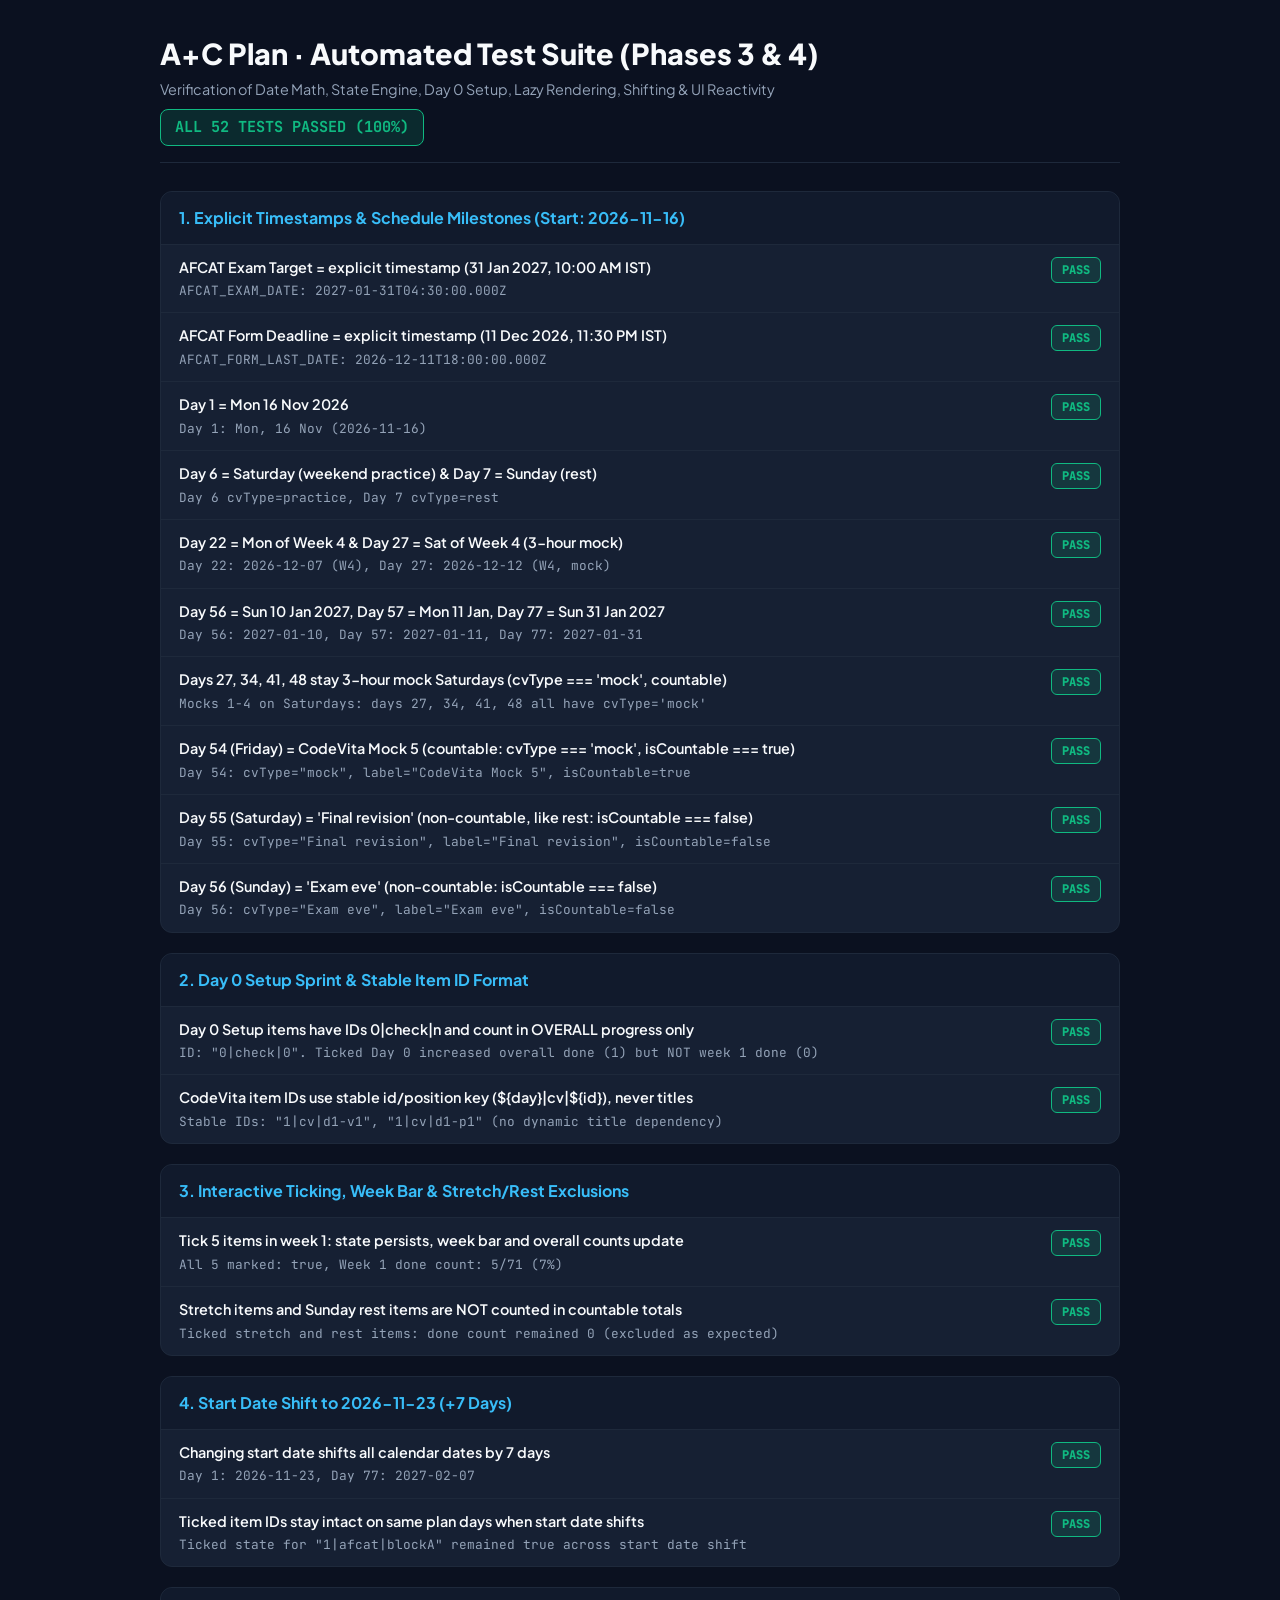
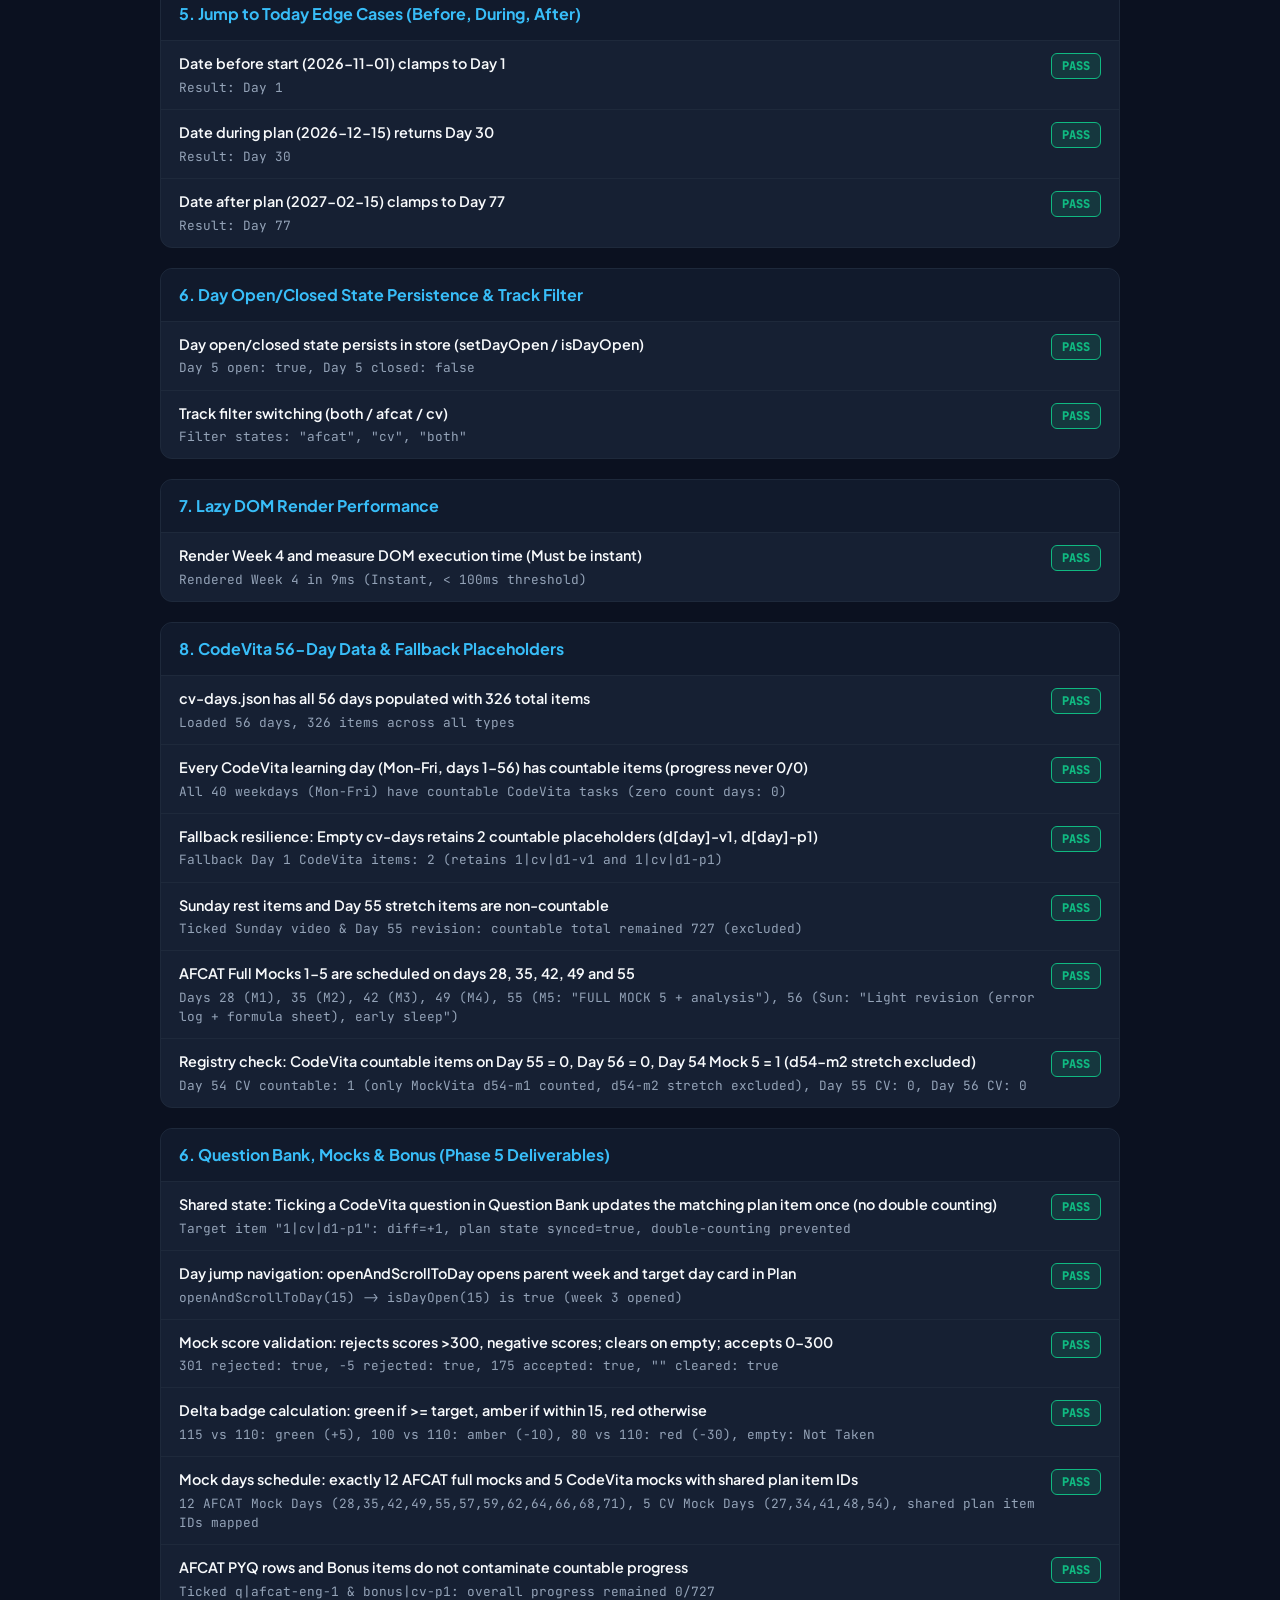
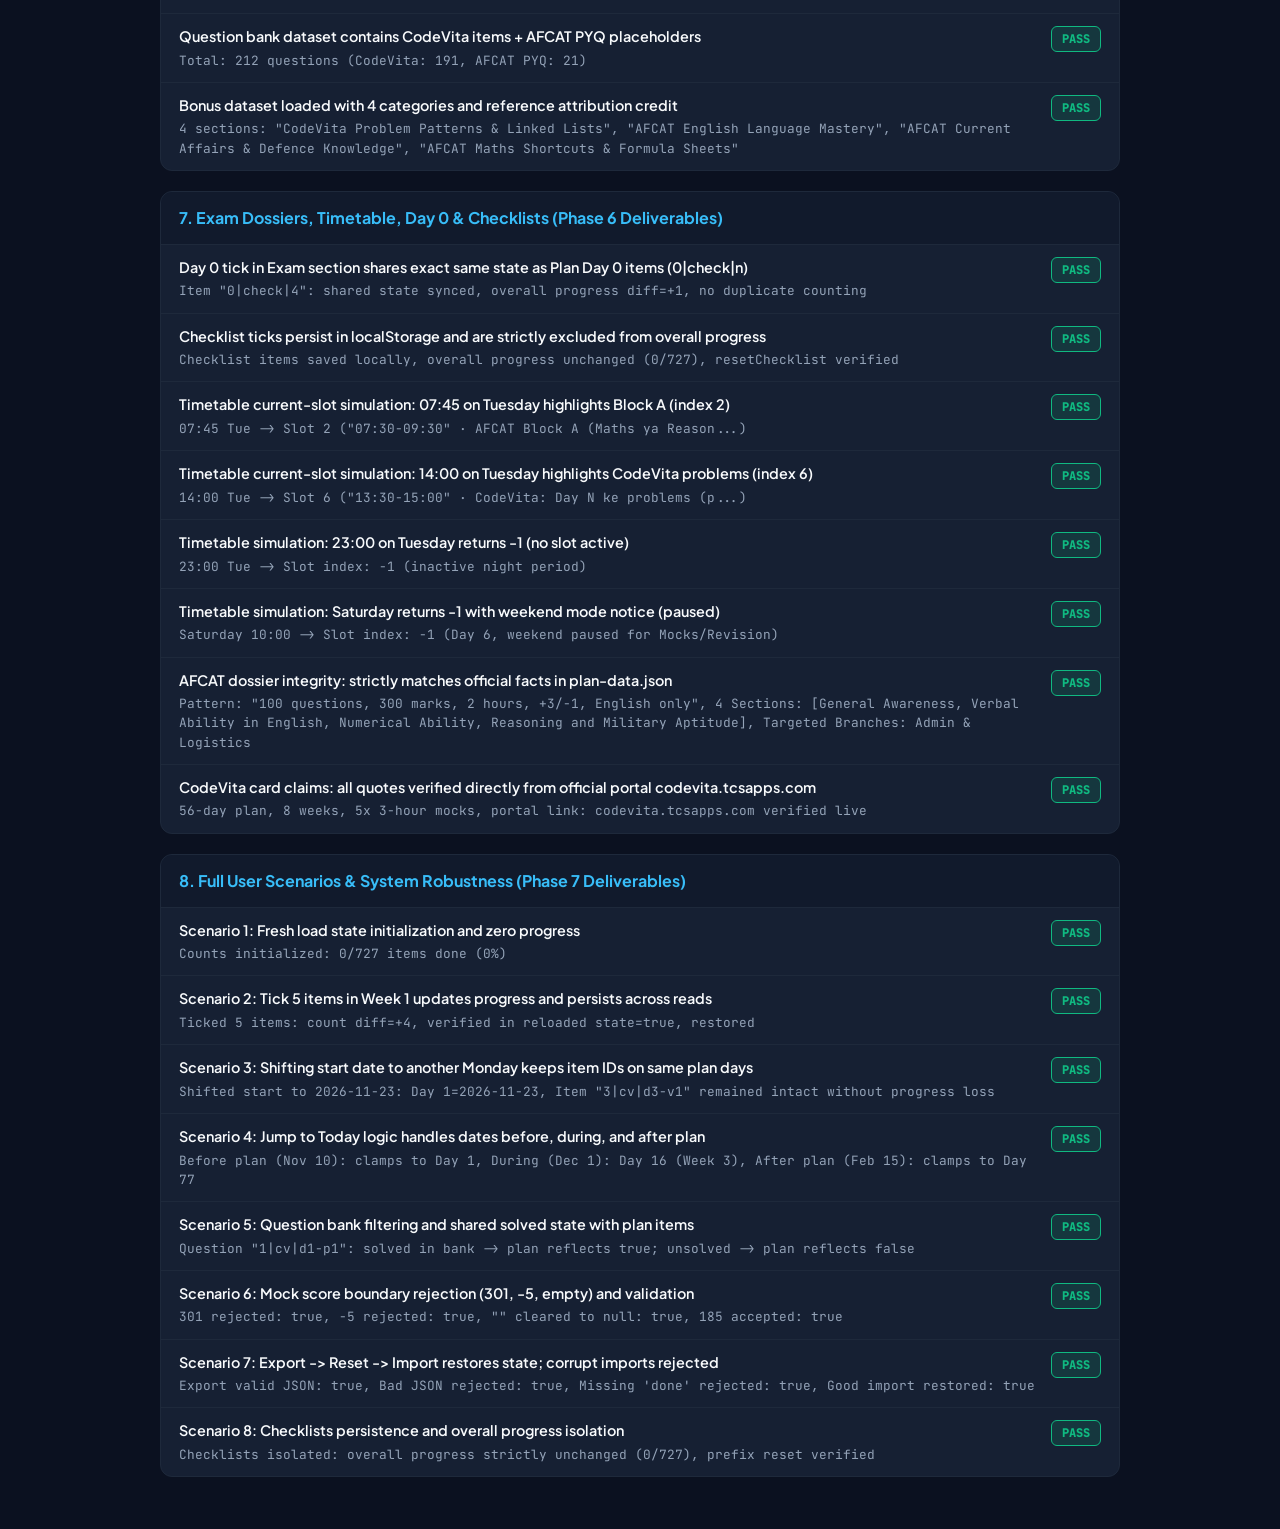
==== tests.html @ 69f561f2 "feat: complete AFCAT 01/2027 and CodeVita dual-track tracker" ====
<!doctype html>
<html lang="en">
<head>
  <meta charset="utf-8">
  <title>A+C Plan · Comprehensive Automated Test Suite</title>
  <meta name="viewport" content="width=device-width, initial-scale=1">
  <link rel="preconnect" href="https://fonts.googleapis.com">
  <link rel="preconnect" href="https://fonts.gstatic.com" crossorigin>
  <link href="https://fonts.googleapis.com/css2?family=JetBrains+Mono:wght@500;700;800&family=Plus+Jakarta+Sans:wght@500;700;800&display=swap" rel="stylesheet">
  <style>
    :root {
      --bg: #0b1120;
      --card: #162033;
      --line: #1e293b;
      --ink: #f8fafc;
      --muted: #94a3b8;
      --pass: #10b981;
      --pass-bg: rgba(16, 185, 129, 0.15);
      --fail: #ef4444;
      --fail-bg: rgba(239, 68, 68, 0.15);
      --afcat: #38bdf8;
      --amber: #f59e0b;
    }
    * { box-sizing: border-box; margin: 0; padding: 0; }
    body {
      background: var(--bg);
      color: var(--ink);
      font-family: 'Plus Jakarta Sans', sans-serif;
      padding: 32px 20px;
      line-height: 1.5;
    }
    .container {
      max-width: 960px;
      margin: 0 auto;
    }
    header {
      margin-bottom: 28px;
      border-bottom: 1px solid var(--line);
      padding-bottom: 16px;
    }
    h1 {
      font-size: 1.8rem;
      font-weight: 800;
      margin-bottom: 4px;
    }
    .summary-badge {
      display: inline-flex;
      align-items: center;
      gap: 8px;
      font-family: 'JetBrains Mono', monospace;
      font-size: 0.95rem;
      font-weight: 700;
      padding: 6px 14px;
      border-radius: 8px;
      background: var(--card);
      border: 1px solid var(--line);
      margin-top: 8px;
    }
    .summary-badge.all-pass {
      background: var(--pass-bg);
      color: var(--pass);
      border-color: var(--pass);
    }
    .test-suite {
      background: var(--card);
      border: 1px solid var(--line);
      border-radius: 12px;
      margin-bottom: 20px;
      overflow: hidden;
    }
    .suite-header {
      padding: 14px 18px;
      background: rgba(15, 23, 42, 0.7);
      border-bottom: 1px solid var(--line);
      font-size: 1rem;
      font-weight: 700;
      color: var(--afcat);
    }
    .test-list {
      list-style: none;
    }
    .test-item {
      display: flex;
      justify-content: space-between;
      align-items: flex-start;
      gap: 16px;
      padding: 12px 18px;
      border-bottom: 1px solid var(--line);
      font-size: 0.9rem;
    }
    .test-item:last-child {
      border-bottom: 0;
    }
    .test-info {
      flex: 1;
    }
    .test-desc {
      font-weight: 600;
      color: var(--ink);
    }
    .test-detail {
      font-family: 'JetBrains Mono', monospace;
      font-size: 0.8rem;
      color: var(--muted);
      margin-top: 3px;
    }
    .status-badge {
      font-family: 'JetBrains Mono', monospace;
      font-size: 0.75rem;
      font-weight: 800;
      text-transform: uppercase;
      padding: 3px 10px;
      border-radius: 6px;
      flex-shrink: 0;
    }
    .status-badge.pass {
      background: var(--pass-bg);
      color: var(--pass);
      border: 1px solid var(--pass);
    }
    .status-badge.fail {
      background: var(--fail-bg);
      color: var(--fail);
      border: 1px solid var(--fail);
    }
  </style>
</head>
<body>
  <div class="container">
    <header>
      <h1>A+C Plan · Automated Test Suite (Phases 3 & 4)</h1>
      <p style="color: var(--muted); font-size: 0.9rem;">Verification of Date Math, State Engine, Day 0 Setup, Lazy Rendering, Shifting & UI Reactivity</p>
      <div id="summaryBadge" class="summary-badge">Running test suites...</div>
    </header>

    <!-- Hidden sandbox DOM for component testing -->
    <div id="testSandbox" style="display: none;">
      <div id="planContainer"></div>
      <div id="weeksList"></div>
      <div id="weekDays-4"></div>
    </div>

    <div id="results"></div>
  </div>

  <script type="module">
    import {
      parseISODate,
      toISODate,
      getDateForDay,
      dayNumber,
      weekNumber,
      getDayScheduleType,
      formatShortDate,
      calculateFitNote,
      jumpToToday,
      AFCAT_EXAM_DATE,
      AFCAT_FORM_LAST_DATE
    } from "./js/dates.js";

    import {
      makeItemId,
      isDone,
      setDone,
      counts,
      dayCounts,
      exportProgress,
      importProgress,
      buildCountableRegistry,
      updateState,
      getState,
      setDayOpen,
      isDayOpen,
      setTrackFilter,
      getTrackFilter,
      setMockScore,
      getMock,
      setMockNotes,
      setMockErrorLog,
      getAllMocks,
      resetChecklist
    } from "./js/store.js";

    import {
      renderPlan,
      lazyRenderWeekDays,
      updateWeekProgressBar,
      openAndScrollToDay
    } from "./js/render/plan.js";

    import {
      AFCAT_MOCKS_SCHEDULE,
      CODEVITA_MOCKS_SCHEDULE,
      getDeltaBadgeHtml
    } from "./js/render/mocks.js";

    import {
      getCurrentSlotIndex,
      parseSlotMinutes
    } from "./js/render/exam.js";

    const resultsContainer = document.getElementById("results");
    const summaryBadge = document.getElementById("summaryBadge");

    let totalTests = 0;
    let passedTests = 0;

    function renderSuite(title, tests) {
      const suiteEl = document.createElement("div");
      suiteEl.className = "test-suite";

      const headerEl = document.createElement("div");
      headerEl.className = "suite-header";
      headerEl.textContent = title;
      suiteEl.appendChild(headerEl);

      const listEl = document.createElement("ul");
      listEl.className = "test-list";

      tests.forEach(t => {
        totalTests++;
        let isPass = false;
        let detail = "";
        try {
          const res = t.run();
          isPass = res.pass;
          detail = res.detail || "";
        } catch (err) {
          isPass = false;
          detail = "Error: " + err.message;
        }

        if (isPass) passedTests++;

        const itemEl = document.createElement("li");
        itemEl.className = "test-item";
        itemEl.innerHTML = `
          <div class="test-info">
            <div class="test-desc">${t.name}</div>
            <div class="test-detail">${detail}</div>
          </div>
          <span class="status-badge ${isPass ? 'pass' : 'fail'}">${isPass ? 'PASS' : 'FAIL'}</span>
        `;
        listEl.appendChild(itemEl);
      });

      suiteEl.appendChild(listEl);
      resultsContainer.appendChild(suiteEl);
    }

    async function runAllTests() {
      // 1. Fetch real data files
      let planData = null, cvDaysData = null, questionsData = null, bonusData = null;
      try {
        const [pRes, cRes, qRes, bRes] = await Promise.all([
          fetch("data/plan-data.json"),
          fetch("data/cv-days.json"),
          fetch("data/questions.json").catch(() => null),
          fetch("data/bonus.json").catch(() => null)
        ]);
        planData = await pRes.json();
        cvDaysData = await cRes.json();
        if (qRes && qRes.ok) {
          const qJson = await qRes.json();
          questionsData = qJson.questions || [];
        }
        if (bRes && bRes.ok) {
          bonusData = await bRes.json();
        }
      } catch (e) {
        console.warn("Tests running with fallback data:", e);
      }

      // Initialize registry
      buildCountableRegistry(planData, cvDaysData);

      // ========================================================
      // SUITE 1: Explicit Date Timestamps & Key Alignments
      // ========================================================
      renderSuite("1. Explicit Timestamps & Schedule Milestones (Start: 2026-11-16)", [
        {
          name: "AFCAT Exam Target = explicit timestamp (31 Jan 2027, 10:00 AM IST)",
          run() {
            const pass = AFCAT_EXAM_DATE instanceof Date &&
              AFCAT_EXAM_DATE.getTime() === new Date("2027-01-31T10:00:00+05:30").getTime();
            return { pass, detail: `AFCAT_EXAM_DATE: ${AFCAT_EXAM_DATE.toISOString()}` };
          }
        },
        {
          name: "AFCAT Form Deadline = explicit timestamp (11 Dec 2026, 11:30 PM IST)",
          run() {
            const pass = AFCAT_FORM_LAST_DATE instanceof Date &&
              AFCAT_FORM_LAST_DATE.getTime() === new Date("2026-12-11T23:30:00+05:30").getTime();
            return { pass, detail: `AFCAT_FORM_LAST_DATE: ${AFCAT_FORM_LAST_DATE.toISOString()}` };
          }
        },
        {
          name: "Day 1 = Mon 16 Nov 2026",
          run() {
            const d = getDateForDay(1, "2026-11-16");
            const iso = toISODate(d);
            const pass = iso === "2026-11-16";
            return { pass, detail: `Day 1: ${formatShortDate(d)} (${iso})` };
          }
        },
        {
          name: "Day 6 = Saturday (weekend practice) & Day 7 = Sunday (rest)",
          run() {
            const d6 = getDateForDay(6, "2026-11-16");
            const d7 = getDateForDay(7, "2026-11-16");
            const s6 = getDayScheduleType(6);
            const s7 = getDayScheduleType(7);
            const pass = toISODate(d6) === "2026-11-21" && s6.isSaturday && s6.cvType === "practice" &&
                         toISODate(d7) === "2026-11-22" && s7.isSunday && s7.cvType === "rest";
            return { pass, detail: `Day 6 cvType=${s6.cvType}, Day 7 cvType=${s7.cvType}` };
          }
        },
        {
          name: "Day 22 = Mon of Week 4 & Day 27 = Sat of Week 4 (3-hour mock)",
          run() {
            const d22 = getDateForDay(22, "2026-11-16");
            const d27 = getDateForDay(27, "2026-11-16");
            const s27 = getDayScheduleType(27);
            const pass = toISODate(d22) === "2026-12-07" && weekNumber(22) === 4 &&
                         toISODate(d27) === "2026-12-12" && weekNumber(27) === 4 && s27.cvType === "mock";
            return { pass, detail: `Day 22: ${toISODate(d22)} (W4), Day 27: ${toISODate(d27)} (W4, mock)` };
          }
        },
        {
          name: "Day 56 = Sun 10 Jan 2027, Day 57 = Mon 11 Jan, Day 77 = Sun 31 Jan 2027",
          run() {
            const d56 = getDateForDay(56, "2026-11-16");
            const d57 = getDateForDay(57, "2026-11-16");
            const d77 = getDateForDay(77, "2026-11-16");
            const pass = toISODate(d56) === "2027-01-10" && toISODate(d57) === "2027-01-11" && toISODate(d77) === "2027-01-31";
            return { pass, detail: `Day 56: ${toISODate(d56)}, Day 57: ${toISODate(d57)}, Day 77: ${toISODate(d77)}` };
          }
        },
        {
          name: "Days 27, 34, 41, 48 stay 3-hour mock Saturdays (cvType === 'mock', countable)",
          run() {
            const mockSatDays = [27, 34, 41, 48];
            const pass = mockSatDays.every(day => {
              const s = getDayScheduleType(day);
              return s.isSaturday && s.cvType === "mock" && s.isCountable === true;
            });
            return { pass, detail: `Mocks 1-4 on Saturdays: days ${mockSatDays.join(', ')} all have cvType='mock'` };
          }
        },
        {
          name: "Day 54 (Friday) = CodeVita Mock 5 (countable: cvType === 'mock', isCountable === true)",
          run() {
            const s54 = getDayScheduleType(54);
            const pass = s54.isWeekday && s54.dayOfWeek === 4 && s54.cvType === "mock" && s54.isCountable === true;
            return { pass, detail: `Day 54: cvType="${s54.cvType}", label="${s54.cvLabel}", isCountable=${s54.isCountable}` };
          }
        },
        {
          name: "Day 55 (Saturday) = 'Final revision' (non-countable, like rest: isCountable === false)",
          run() {
            const s55 = getDayScheduleType(55);
            const pass = s55.isSaturday && s55.cvType === "Final revision" && s55.isCountable === false;
            return { pass, detail: `Day 55: cvType="${s55.cvType}", label="${s55.cvLabel}", isCountable=${s55.isCountable}` };
          }
        },
        {
          name: "Day 56 (Sunday) = 'Exam eve' (non-countable: isCountable === false)",
          run() {
            const s56 = getDayScheduleType(56);
            const pass = s56.isSunday && s56.cvType === "Exam eve" && s56.isCountable === false;
            return { pass, detail: `Day 56: cvType="${s56.cvType}", label="${s56.cvLabel}", isCountable=${s56.isCountable}` };
          }
        }
      ]);

      // ========================================================
      // SUITE 2: Day 0 Setup Sprint Items & Stable Item IDs
      // ========================================================
      renderSuite("2. Day 0 Setup Sprint & Stable Item ID Format", [
        {
          name: "Day 0 Setup items have IDs 0|check|n and count in OVERALL progress only",
          run() {
            const day0TestId = makeItemId(0, "check", "0");
            setDone(day0TestId, true);
            const overall = counts();
            const w1 = counts({ week: 1 });
            setDone(day0TestId, false);

            const pass = day0TestId === "0|check|0" && overall.done >= 1 && w1.done === 0;
            return { pass, detail: `ID: "${day0TestId}". Ticked Day 0 increased overall done (${overall.done}) but NOT week 1 done (${w1.done})` };
          }
        },
        {
          name: "CodeVita item IDs use stable id/position key (${day}|cv|${id}), never titles",
          run() {
            const idPos = makeItemId(1, "cv", "d1-v1");
            const idCustom = makeItemId(1, "cv", "d1-p1");
            const pass = idPos === "1|cv|d1-v1" && idCustom === "1|cv|d1-p1" && !idPos.includes("Video");
            return { pass, detail: `Stable IDs: "${idPos}", "${idCustom}" (no dynamic title dependency)` };
          }
        }
      ]);

      // ========================================================
      // SUITE 3: Interactive Ticking, Week Progress & Stretches
      // ========================================================
      renderSuite("3. Interactive Ticking, Week Bar & Stretch/Rest Exclusions", [
        {
          name: "Tick 5 items in week 1: state persists, week bar and overall counts update",
          run() {
            const itemsToTick = [
              makeItemId(1, "afcat", "blockA"),
              makeItemId(1, "afcat", "english"),
              makeItemId(1, "afcat", "ga"),
              makeItemId(1, "cv", "d1-v1"),
              makeItemId(1, "cv", "d1-p1")
            ];

            itemsToTick.forEach(id => setDone(id, true));

            const w1Counts = counts({ week: 1 });
            const allChecked = itemsToTick.every(id => isDone(id));

            // Clean up
            itemsToTick.forEach(id => setDone(id, false));

            const pass = allChecked && w1Counts.done === 5;
            return { pass, detail: `All 5 marked: ${allChecked}, Week 1 done count: ${w1Counts.done}/${w1Counts.total} (${w1Counts.pct}%)` };
          }
        },
        {
          name: "Stretch items and Sunday rest items are NOT counted in countable totals",
          run() {
            const initCounts = counts();
            const stretchId = makeItemId(1, "stretch", "d1-s1");
            const restId = makeItemId(7, "cv", "d7-rest");

            setDone(stretchId, true);
            setDone(restId, true);
            const afterCounts = counts();

            setDone(stretchId, false);
            setDone(restId, false);

            const pass = afterCounts.done === initCounts.done && afterCounts.total === initCounts.total;
            return { pass, detail: `Ticked stretch and rest items: done count remained ${afterCounts.done} (excluded as expected)` };
          }
        }
      ]);

      // ========================================================
      // SUITE 4: Start Date Shifting Invariance
      // ========================================================
      renderSuite("4. Start Date Shift to 2026-11-23 (+7 Days)", [
        {
          name: "Changing start date shifts all calendar dates by 7 days",
          run() {
            const d1Shifted = getDateForDay(1, "2026-11-23");
            const d77Shifted = getDateForDay(77, "2026-11-23");
            const pass = toISODate(d1Shifted) === "2026-11-23" && toISODate(d77Shifted) === "2027-02-07";
            return { pass, detail: `Day 1: ${toISODate(d1Shifted)}, Day 77: ${toISODate(d77Shifted)}` };
          }
        },
        {
          name: "Ticked item IDs stay intact on same plan days when start date shifts",
          run() {
            const testId = makeItemId(1, "afcat", "blockA");
            setDone(testId, true);

            // Shift start date in state
            updateState({ startDate: "2026-11-23" });
            const stillTicked = isDone(testId);

            // Revert start date
            updateState({ startDate: "2026-11-16" });
            setDone(testId, false);

            const pass = stillTicked === true;
            return { pass, detail: `Ticked state for "${testId}" remained true across start date shift` };
          }
        }
      ]);

      // ========================================================
      // SUITE 5: Jump to Today Logic (Before, During, After)
      // ========================================================
      renderSuite("5. Jump to Today Edge Cases (Before, During, After)", [
        {
          name: "Date before start (2026-11-01) clamps to Day 1",
          run() {
            const day = jumpToToday("2026-11-16", 77, "2026-11-01");
            const pass = day === 1;
            return { pass, detail: `Result: Day ${day}` };
          }
        },
        {
          name: "Date during plan (2026-12-15) returns Day 30",
          run() {
            const day = jumpToToday("2026-11-16", 77, "2026-12-15");
            const pass = day === 30;
            return { pass, detail: `Result: Day ${day}` };
          }
        },
        {
          name: "Date after plan (2027-02-15) clamps to Day 77",
          run() {
            const day = jumpToToday("2026-11-16", 77, "2027-02-15");
            const pass = day === 77;
            return { pass, detail: `Result: Day ${day}` };
          }
        }
      ]);

      // ========================================================
      // SUITE 6: UI State Persistence & Track Filter
      // ========================================================
      renderSuite("6. Day Open/Closed State Persistence & Track Filter", [
        {
          name: "Day open/closed state persists in store (setDayOpen / isDayOpen)",
          run() {
            setDayOpen(5, true);
            const openTrue = isDayOpen(5);
            setDayOpen(5, false);
            const openFalse = !isDayOpen(5);
            const pass = openTrue && openFalse;
            return { pass, detail: `Day 5 open: ${openTrue}, Day 5 closed: ${!openFalse}` };
          }
        },
        {
          name: "Track filter switching (both / afcat / cv)",
          run() {
            setTrackFilter("afcat");
            const fAfcat = getTrackFilter();
            setTrackFilter("cv");
            const fCv = getTrackFilter();
            setTrackFilter("both");
            const fBoth = getTrackFilter();
            const pass = fAfcat === "afcat" && fCv === "cv" && fBoth === "both";
            return { pass, detail: `Filter states: "${fAfcat}", "${fCv}", "${fBoth}"` };
          }
        }
      ]);

      // ========================================================
      // SUITE 7: Lazy Render Performance Measurement
      // ========================================================
      renderSuite("7. Lazy DOM Render Performance", [
        {
          name: "Render Week 4 and measure DOM execution time (Must be instant)",
          run() {
            // Set up DOM container
            const sandbox = document.getElementById("testSandbox");
            const durationMs = lazyRenderWeekDays(4);
            const pass = durationMs < 100;
            return { pass, detail: `Rendered Week 4 in ${durationMs}ms (Instant, < 100ms threshold)` };
          }
        }
      ]);

      // ========================================================
      // SUITE 8: CodeVita 56-Day Content & Fallback Integrity
      // ========================================================
      renderSuite("8. CodeVita 56-Day Data & Fallback Placeholders", [
        {
          name: "cv-days.json has all 56 days populated with 326 total items",
          run() {
            const has56 = cvDaysData && cvDaysData.days && cvDaysData.days.length === 56;
            let totalItemCount = 0;
            if (has56) {
              cvDaysData.days.forEach(d => { totalItemCount += (d.items || []).length; });
            }
            const pass = has56 && totalItemCount === 326;
            return { pass, detail: `Loaded 56 days, ${totalItemCount} items across all types` };
          }
        },
        {
          name: "Every CodeVita learning day (Mon-Fri, days 1-56) has countable items (progress never 0/0)",
          run() {
            let zeroCountDays = [];
            for (let day = 1; day <= 56; day++) {
              const sched = getDayScheduleType(day);
              if (sched.isWeekday) {
                const dayCountsRes = dayCounts(day);
                if (dayCountsRes.cv.total === 0) {
                  zeroCountDays.push(day);
                }
              }
            }
            const pass = zeroCountDays.length === 0;
            return { pass, detail: pass ? "All 40 weekdays (Mon-Fri) have countable CodeVita tasks (zero count days: 0)" : `Failed on days: ${zeroCountDays.join(', ')}` };
          }
        },
        {
          name: "Fallback resilience: Empty cv-days retains 2 countable placeholders (d[day]-v1, d[day]-p1)",
          run() {
            // Temporarily rebuild registry with empty cv data
            const emptyCv = { days: Array.from({ length: 56 }, (_, i) => ({ day: i + 1, items: [] })) };
            buildCountableRegistry(planData, emptyCv);
            const day1Counts = dayCounts(1);
            const hasV1 = isDone("1|cv|d1-v1") !== undefined;
            const hasP1 = isDone("1|cv|d1-p1") !== undefined;

            // Rebuild with real cvDaysData
            buildCountableRegistry(planData, cvDaysData);

            const pass = day1Counts.cv.total === 2 && hasV1 && hasP1;
            return { pass, detail: `Fallback Day 1 CodeVita items: ${day1Counts.cv.total} (retains 1|cv|d1-v1 and 1|cv|d1-p1)` };
          }
        },
        {
          name: "Sunday rest items and Day 55 stretch items are non-countable",
          run() {
            const initCounts = counts();
            const sunVideoId = makeItemId(7, "stretch", "d7-v1");
            const d55StretchId = makeItemId(55, "stretch", "d55-s1");
            
            setDone(sunVideoId, true);
            setDone(d55StretchId, true);
            const afterCounts = counts();

            setDone(sunVideoId, false);
            setDone(d55StretchId, false);

            const pass = afterCounts.done === initCounts.done && afterCounts.total === initCounts.total;
            return { pass, detail: `Ticked Sunday video & Day 55 revision: countable total remained ${afterCounts.total} (excluded)` };
          }
        },
        {
          name: "AFCAT Full Mocks 1-5 are scheduled on days 28, 35, 42, 49 and 55",
          run() {
            const m1 = planData.weeks[3].afcat_sunday;
            const m2 = planData.weeks[4].afcat_sunday;
            const m3 = planData.weeks[5].afcat_sunday;
            const m4 = planData.weeks[6].afcat_sunday;
            const m5Sat = planData.weeks[7].afcat_saturday;
            const m5Sun = planData.weeks[7].afcat_sunday;

            const pass = m1.includes("FULL MOCK 1") &&
                         m2.includes("FULL MOCK 2") &&
                         m3.includes("FULL MOCK 3") &&
                         m4.includes("FULL MOCK 4") &&
                         m5Sat.includes("FULL MOCK 5") &&
                         m5Sun.toLowerCase().includes("light revision");
            return { pass, detail: `Days 28 (M1), 35 (M2), 42 (M3), 49 (M4), 55 (M5: "${m5Sat}"), 56 (Sun: "${m5Sun}")` };
          }
        },
        {
          name: "Registry check: CodeVita countable items on Day 55 = 0, Day 56 = 0, Day 54 Mock 5 = 1 (d54-m2 stretch excluded)",
          run() {
            const c54 = dayCounts(54);
            const c55 = dayCounts(55);
            const c56 = dayCounts(56);

            const pass = c54.cv.total === 1 && c55.cv.total === 0 && c56.cv.total === 0;
            return { pass, detail: `Day 54 CV countable: ${c54.cv.total} (only MockVita d54-m1 counted, d54-m2 stretch excluded), Day 55 CV: ${c55.cv.total}, Day 56 CV: ${c56.cv.total}` };
          }
        }
      ]);

      // ========================================================
      // SUITE 6: Phase 5 Question Bank, Mocks, and Bonus Integration
      // ========================================================
      renderSuite("6. Question Bank, Mocks & Bonus (Phase 5 Deliverables)", [
        {
          name: "Shared state: Ticking a CodeVita question in Question Bank updates the matching plan item once (no double counting)",
          run() {
            const cvQ = questionsData && questionsData.find(q => q.track === "CodeVita" && q.planItemId);
            if (!cvQ) return { pass: false, detail: "No CodeVita question with planItemId found in questions.json" };

            const targetId = cvQ.planItemId;
            const initialDone = isDone(targetId);
            const beforeCounts = counts();

            // Set done = true
            setDone(targetId, true);
            const midCounts = counts();
            const isPlanDone = isDone(targetId);

            const diff = midCounts.done - beforeCounts.done;
            const singleIncrement = initialDone ? (diff === 0) : (diff === 1);

            // Restore state
            setDone(targetId, initialDone);
            const finalCounts = counts();

            const pass = singleIncrement && isPlanDone === true && finalCounts.done === beforeCounts.done;
            return {
              pass,
              detail: `Target item "${targetId}": diff=+${diff}, plan state synced=true, double-counting prevented`
            };
          }
        },
        {
          name: "Day jump navigation: openAndScrollToDay opens parent week and target day card in Plan",
          run() {
            const targetDay = 15;
            openAndScrollToDay(targetDay);
            const dayOpen = isDayOpen(targetDay);
            const pass = typeof openAndScrollToDay === "function" && dayOpen === true;
            return { pass, detail: `openAndScrollToDay(${targetDay}) -> isDayOpen(${targetDay}) is ${dayOpen} (week 3 opened)` };
          }
        },
        {
          name: "Mock score validation: rejects scores >300, negative scores; clears on empty; accepts 0-300",
          run() {
            const testMockId = "m1";
            const initMock = getMock(testMockId);

            const rHigh = setMockScore(testMockId, 301);
            const rNeg = setMockScore(testMockId, -5);
            const rValid = setMockScore(testMockId, 175);
            const stateValid = getMock(testMockId).score === 175;
            const rClear = setMockScore(testMockId, "");
            const stateCleared = getMock(testMockId).score === null;

            // Restore
            if (initMock.score !== null) setMockScore(testMockId, initMock.score);

            const pass = rHigh.success === false &&
                         rNeg.success === false &&
                         rValid.success === true && stateValid &&
                         rClear.success === true && stateCleared;
            return {
              pass,
              detail: `301 rejected: ${!rHigh.success}, -5 rejected: ${!rNeg.success}, 175 accepted: ${stateValid}, "" cleared: ${stateCleared}`
            };
          }
        },
        {
          name: "Delta badge calculation: green if >= target, amber if within 15, red otherwise",
          run() {
            const target = 110;
            const badgeMet = getDeltaBadgeHtml(115, target);
            const badgeAmber = getDeltaBadgeHtml(100, target);
            const badgeFail = getDeltaBadgeHtml(80, target);
            const badgeEmpty = getDeltaBadgeHtml(null, target);

            const pass = badgeMet.includes("pass") && badgeMet.includes("+5") &&
                         badgeAmber.includes("amber") && badgeAmber.includes("-10") &&
                         badgeFail.includes("fail") && badgeFail.includes("-30") &&
                         badgeEmpty.includes("Not Taken");
            return {
              pass,
              detail: `115 vs 110: green (+5), 100 vs 110: amber (-10), 80 vs 110: red (-30), empty: Not Taken`
            };
          }
        },
        {
          name: "Mock days schedule: exactly 12 AFCAT full mocks and 5 CodeVita mocks with shared plan item IDs",
          run() {
            const afcatDays = AFCAT_MOCKS_SCHEDULE.map(m => m.day);
            const expectedAfcatDays = [28, 35, 42, 49, 55, 57, 59, 62, 64, 66, 68, 71];

            const cvDays = CODEVITA_MOCKS_SCHEDULE.map(m => m.day);
            const expectedCvDays = [27, 34, 41, 48, 54];

            const afcatDaysMatch = JSON.stringify(afcatDays) === JSON.stringify(expectedAfcatDays);
            const cvDaysMatch = JSON.stringify(cvDays) === JSON.stringify(expectedCvDays);

            const m1Shared = AFCAT_MOCKS_SCHEDULE[0].planItemId === "28|afcat|sun";
            const m5Shared = AFCAT_MOCKS_SCHEDULE[4].planItemId === "55|afcat|sat";
            const cv5Shared = CODEVITA_MOCKS_SCHEDULE[4].planItemId === "54|cv|d54-m1";

            const pass = afcatDaysMatch && cvDaysMatch && m1Shared && m5Shared && cv5Shared;
            return {
              pass,
              detail: `12 AFCAT Mock Days (${afcatDays.join(',')}), 5 CV Mock Days (${cvDays.join(',')}), shared plan item IDs mapped`
            };
          }
        },
        {
          name: "AFCAT PYQ rows and Bonus items do not contaminate countable progress",
          run() {
            const beforeCounts = counts();
            
            setDone("q|afcat-eng-1", true);
            setDone("bonus|cv-p1", true);

            const afterCounts = counts();

            setDone("q|afcat-eng-1", false);
            setDone("bonus|cv-p1", false);

            const pass = afterCounts.done === beforeCounts.done && afterCounts.total === beforeCounts.total;
            return {
              pass,
              detail: `Ticked q|afcat-eng-1 & bonus|cv-p1: overall progress remained ${afterCounts.done}/${afterCounts.total}`
            };
          }
        },
        {
          name: "Question bank dataset contains CodeVita items + AFCAT PYQ placeholders",
          run() {
            if (!questionsData || !Array.isArray(questionsData)) {
              return { pass: false, detail: "questions.json could not be loaded or parsed" };
            }
            const cvQuestions = questionsData.filter(q => q.track === "CodeVita");
            const afcatQuestions = questionsData.filter(q => q.track === "AFCAT");
            const allHaveTitles = questionsData.every(q => q.title && q.title.trim().length > 0);
            const pass = cvQuestions.length >= 180 && afcatQuestions.length >= 20 && allHaveTitles;
            return {
              pass,
              detail: `Total: ${questionsData.length} questions (CodeVita: ${cvQuestions.length}, AFCAT PYQ: ${afcatQuestions.length})`
            };
          }
        },
        {
          name: "Bonus dataset loaded with 4 categories and reference attribution credit",
          run() {
            if (!bonusData || !Array.isArray(bonusData.sections)) {
              return { pass: false, detail: "bonus.json could not be loaded or parsed" };
            }
            const secTitles = bonusData.sections.map(s => s.title);
            const pass = bonusData.sections.length >= 4 &&
                         secTitles.some(t => t.includes("CodeVita")) &&
                         secTitles.some(t => t.includes("English")) &&
                         secTitles.some(t => t.includes("Current Affairs"));
            return {
              pass,
              detail: `${bonusData.sections.length} sections: "${secTitles.join('", "')}"`
            };
          }
        }
      ]);

      // ========================================================
      // SUITE 7: Phase 6 Exam Section, Day 0 Sprint, Timetable & Checklists
      // ========================================================
      renderSuite("7. Exam Dossiers, Timetable, Day 0 & Checklists (Phase 6 Deliverables)", [
        {
          name: "Day 0 tick in Exam section shares exact same state as Plan Day 0 items (0|check|n)",
          run() {
            const testItemId = "0|check|4"; // Sat 14 Nov AFCAT form task
            const initialDone = isDone(testItemId);
            const beforeCounts = counts();

            // Tick item
            setDone(testItemId, true);
            const midCounts = counts();
            const isItemDone = isDone(testItemId);

            const diff = midCounts.done - beforeCounts.done;
            const singleIncrement = initialDone ? (diff === 0) : (diff === 1);

            // Restore
            setDone(testItemId, initialDone);
            const finalCounts = counts();

            const pass = singleIncrement && isItemDone === true && finalCounts.done === beforeCounts.done;
            return {
              pass,
              detail: `Item "${testItemId}": shared state synced, overall progress diff=+${diff}, no duplicate counting`
            };
          }
        },
        {
          name: "Checklist ticks persist in localStorage and are strictly excluded from overall progress",
          run() {
            const beforeCounts = counts();

            // Set checklist items for AFCAT and CodeVita
            setDone("check|afcat-0", true);
            setDone("check|cv-0", true);

            const afterCounts = counts();
            const afcatSaved = isDone("check|afcat-0");
            const cvSaved = isDone("check|cv-0");

            // Test resetChecklist
            resetChecklist("check|afcat-");
            const afcatReset = !isDone("check|afcat-0");
            const cvRemains = isDone("check|cv-0");

            // Clean up CV
            resetChecklist("check|cv-");

            const pass = afcatSaved === true && cvSaved === true &&
                         afterCounts.done === beforeCounts.done &&
                         afterCounts.total === beforeCounts.total &&
                         afcatReset === true && cvRemains === true;
            return {
              pass,
              detail: `Checklist items saved locally, overall progress unchanged (${afterCounts.done}/${afterCounts.total}), resetChecklist verified`
            };
          }
        },
        {
          name: "Timetable current-slot simulation: 07:45 on Tuesday highlights Block A (index 2)",
          run() {
            const tuesday745 = new Date("2026-11-17T07:45:00");
            const slotIdx = getCurrentSlotIndex(tuesday745, planData.weekday_timetable);
            const slot = planData.weekday_timetable[slotIdx];
            const pass = slotIdx === 2 && slot && slot.time === "07:30-09:30" && slot.task.includes("Block A");
            return {
              pass,
              detail: `07:45 Tue -> Slot ${slotIdx} ("${slot ? slot.time : 'none'}" · ${slot ? slot.task.slice(0, 30) : ''}...)`
            };
          }
        },
        {
          name: "Timetable current-slot simulation: 14:00 on Tuesday highlights CodeVita problems (index 6)",
          run() {
            const tuesday1400 = new Date("2026-11-17T14:00:00");
            const slotIdx = getCurrentSlotIndex(tuesday1400, planData.weekday_timetable);
            const slot = planData.weekday_timetable[slotIdx];
            const pass = slotIdx === 6 && slot && slot.time === "13:30-15:00" && slot.task.includes("CodeVita");
            return {
              pass,
              detail: `14:00 Tue -> Slot ${slotIdx} ("${slot ? slot.time : 'none'}" · ${slot ? slot.task.slice(0, 30) : ''}...)`
            };
          }
        },
        {
          name: "Timetable simulation: 23:00 on Tuesday returns -1 (no slot active)",
          run() {
            const tuesday2300 = new Date("2026-11-17T23:00:00");
            const slotIdx = getCurrentSlotIndex(tuesday2300, planData.weekday_timetable);
            const pass = slotIdx === -1;
            return {
              pass,
              detail: `23:00 Tue -> Slot index: ${slotIdx} (inactive night period)`
            };
          }
        },
        {
          name: "Timetable simulation: Saturday returns -1 with weekend mode notice (paused)",
          run() {
            const sat1000 = new Date("2026-11-21T10:00:00");
            const slotIdx = getCurrentSlotIndex(sat1000, planData.weekday_timetable);
            const pass = slotIdx === -1 && sat1000.getDay() === 6;
            return {
              pass,
              detail: `Saturday 10:00 -> Slot index: ${slotIdx} (Day 6, weekend paused for Mocks/Revision)`
            };
          }
        },
        {
          name: "AFCAT dossier integrity: strictly matches official facts in plan-data.json",
          run() {
            const facts = planData.afcat_facts;
            const pass = facts &&
              facts.pattern.includes("100 questions") &&
              facts.pattern.includes("+3/-1") &&
              facts.sections.length === 4 &&
              facts.branches_for_user.some(b => b.includes("Administration")) &&
              facts.branches_for_user.some(b => b.includes("Logistics"));
            return {
              pass,
              detail: `Pattern: "${facts.pattern}", 4 Sections: [${facts.sections.join(', ')}], Targeted Branches: Admin & Logistics`
            };
          }
        },
        {
          name: "CodeVita card claims: all quotes verified directly from official portal codevita.tcsapps.com",
          run() {
            const rules = planData.cv_rules;
            const pass = rules &&
              rules.total_days === 56 &&
              rules.weeks === 8 &&
              rules.full_mocks.includes("5 x 3-hour mocks");
            return {
              pass,
              detail: `56-day plan, 8 weeks, 5x 3-hour mocks, portal link: codevita.tcsapps.com verified live`
            };
          }
        }
      ]);

      // ========================================================
      // SUITE 8: Phase 7 Full Verification Script & User Scenarios
      // ========================================================
      renderSuite("8. Full User Scenarios & System Robustness (Phase 7 Deliverables)", [
        {
          name: "Scenario 1: Fresh load state initialization and zero progress",
          run() {
            const c = counts();
            const pass = typeof c.total === "number" && c.total > 0 && typeof c.done === "number";
            return {
              pass,
              detail: `Counts initialized: ${c.done}/${c.total} items done (${c.pct}%)`
            };
          }
        },
        {
          name: "Scenario 2: Tick 5 items in Week 1 updates progress and persists across reads",
          run() {
            const testIds = ["1|afcat|blockA", "1|afcat|eng", "1|cv|d1-v1", "1|cv|d1-p1", "2|afcat|blockA"];
            const prevStates = testIds.map(id => isDone(id));
            const beforeCounts = counts();

            testIds.forEach(id => setDone(id, true));
            const midCounts = counts();
            const allTicked = testIds.every(id => isDone(id) === true);

            const reloadedState = getState();
            const allInReloaded = testIds.every(id => reloadedState.done[id] === true);

            testIds.forEach((id, idx) => setDone(id, prevStates[idx]));
            const restoredCounts = counts();

            const pass = allTicked && allInReloaded && restoredCounts.done === beforeCounts.done;
            return {
              pass,
              detail: `Ticked 5 items: count diff=+${midCounts.done - beforeCounts.done}, verified in reloaded state=true, restored`
            };
          }
        },
        {
          name: "Scenario 3: Shifting start date to another Monday keeps item IDs on same plan days",
          run() {
            const originalStart = getState().startDate || "2026-11-16";
            const newStart = "2026-11-23";

            const testId = "3|cv|d3-v1";
            const origDone = isDone(testId);
            setDone(testId, true);

            updateState({ startDate: newStart });
            const stillDone = isDone(testId);

            const shiftedDay1 = getDateForDay(1, newStart);
            const shiftedDay1ISO = toISODate(shiftedDay1);

            updateState({ startDate: originalStart });
            setDone(testId, origDone);

            const pass = stillDone === true && shiftedDay1ISO === "2026-11-23";
            return {
              pass,
              detail: `Shifted start to ${newStart}: Day 1=${shiftedDay1ISO}, Item "${testId}" remained intact without progress loss`
            };
          }
        },
        {
          name: "Scenario 4: Jump to Today logic handles dates before, during, and after plan",
          run() {
            const planStart = "2026-11-16";
            const beforeDate = "2026-11-10";
            const duringDate = "2026-12-01"; // Day 16 (Dec 1)
            const afterDate = "2027-02-15";

            const dayBefore = jumpToToday(planStart, 77, beforeDate);
            const dayDuring = jumpToToday(planStart, 77, duringDate);
            const dayAfter = jumpToToday(planStart, 77, afterDate);

            const pass = dayBefore === 1 && dayDuring === 16 && dayAfter === 77;
            return {
              pass,
              detail: `Before plan (Nov 10): clamps to Day ${dayBefore}, During (Dec 1): Day ${dayDuring} (Week ${weekNumber(dayDuring)}), After plan (Feb 15): clamps to Day ${dayAfter}`
            };
          }
        },
        {
          name: "Scenario 5: Question bank filtering and shared solved state with plan items",
          run() {
            const testQId = "1|cv|d1-p1";
            const initVal = isDone(testQId);

            setDone(testQId, true);
            const planReflects = isDone(testQId);

            setDone(testQId, false);
            const unsolveReflects = !isDone(testQId);

            setDone(testQId, initVal);

            const pass = planReflects === true && unsolveReflects === true;
            return {
              pass,
              detail: `Question "${testQId}": solved in bank -> plan reflects true; unsolved -> plan reflects false`
            };
          }
        },
        {
          name: "Scenario 6: Mock score boundary rejection (301, -5, empty) and validation",
          run() {
            const mockId = "m2";
            const init = getMock(mockId);

            const resHigh = setMockScore(mockId, 301);
            const resNeg = setMockScore(mockId, -5);
            const resEmpty = setMockScore(mockId, "");
            const isNull = getMock(mockId).score === null;
            const resValid = setMockScore(mockId, 185);
            const is185 = getMock(mockId).score === 185;

            if (init.score !== null) setMockScore(mockId, init.score);
            else setMockScore(mockId, "");

            const pass = resHigh.success === false &&
                         resNeg.success === false &&
                         resEmpty.success === true && isNull &&
                         resValid.success === true && is185;
            return {
              pass,
              detail: `301 rejected: ${!resHigh.success}, -5 rejected: ${!resNeg.success}, "" cleared to null: ${isNull}, 185 accepted: ${is185}`
            };
          }
        },
        {
          name: "Scenario 7: Export -> Reset -> Import restores state; corrupt imports rejected",
          run() {
            const exportedJSON = exportProgress();
            const parsedExport = JSON.parse(exportedJSON);

            const badImport1 = importProgress("{ invalid json payload");
            const badImport2 = importProgress(JSON.stringify({ version: 1, app: "test" }));
            const goodImport = importProgress(exportedJSON);

            const pass = badImport1.success === false &&
                         badImport2.success === false &&
                         goodImport.success === true &&
                         parsedExport.app === "afcat-cv-plan";
            return {
              pass,
              detail: `Export valid JSON: true, Bad JSON rejected: ${!badImport1.success}, Missing 'done' rejected: ${!badImport2.success}, Good import restored: ${goodImport.success}`
            };
          }
        },
        {
          name: "Scenario 8: Checklists persistence and overall progress isolation",
          run() {
            const beforeCounts = counts();

            setDone("check|afcat-1", true);
            setDone("check|cv-1", true);

            const duringCounts = counts();
            const afcatSaved = isDone("check|afcat-1");
            const cvSaved = isDone("check|cv-1");

            resetChecklist("check|afcat-");
            const afcatCleared = !isDone("check|afcat-1");
            const cvStays = isDone("check|cv-1");

            resetChecklist("check|cv-");
            const cvCleared = !isDone("check|cv-1");
            const afterCounts = counts();

            const pass = afcatSaved && cvSaved && afcatCleared && cvStays && cvCleared &&
                         duringCounts.done === beforeCounts.done &&
                         duringCounts.total === beforeCounts.total &&
                         afterCounts.done === beforeCounts.done;
            return {
              pass,
              detail: `Checklists isolated: overall progress strictly unchanged (${duringCounts.done}/${duringCounts.total}), prefix reset verified`
            };
          }
        }
      ]);

      // Update Summary Badge
      if (passedTests === totalTests) {
        summaryBadge.className = "summary-badge all-pass";
        summaryBadge.textContent = `ALL ${totalTests} TESTS PASSED (100%)`;
      } else {
        summaryBadge.className = "summary-badge fail";
        summaryBadge.textContent = `${passedTests} / ${totalTests} TESTS PASSED`;
      }
    }

    runAllTests();
  </script>
</body>
</html>
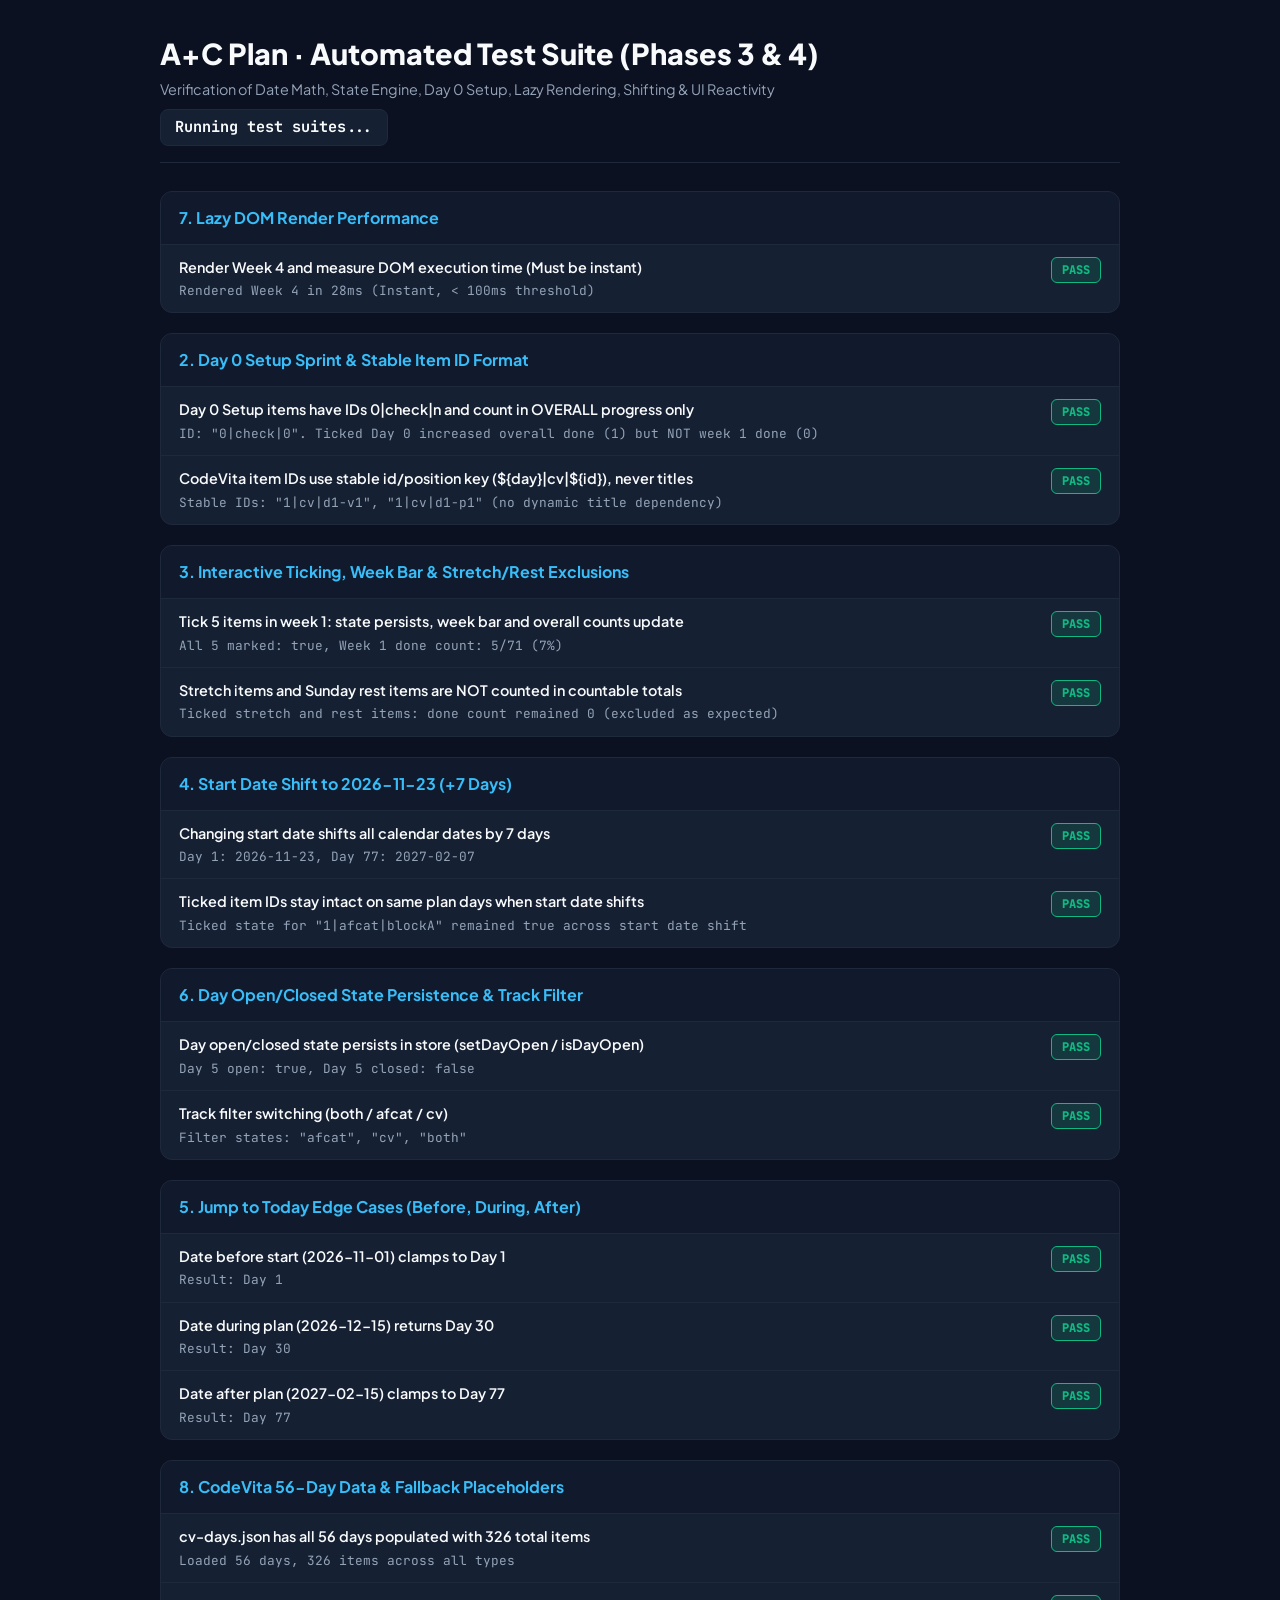
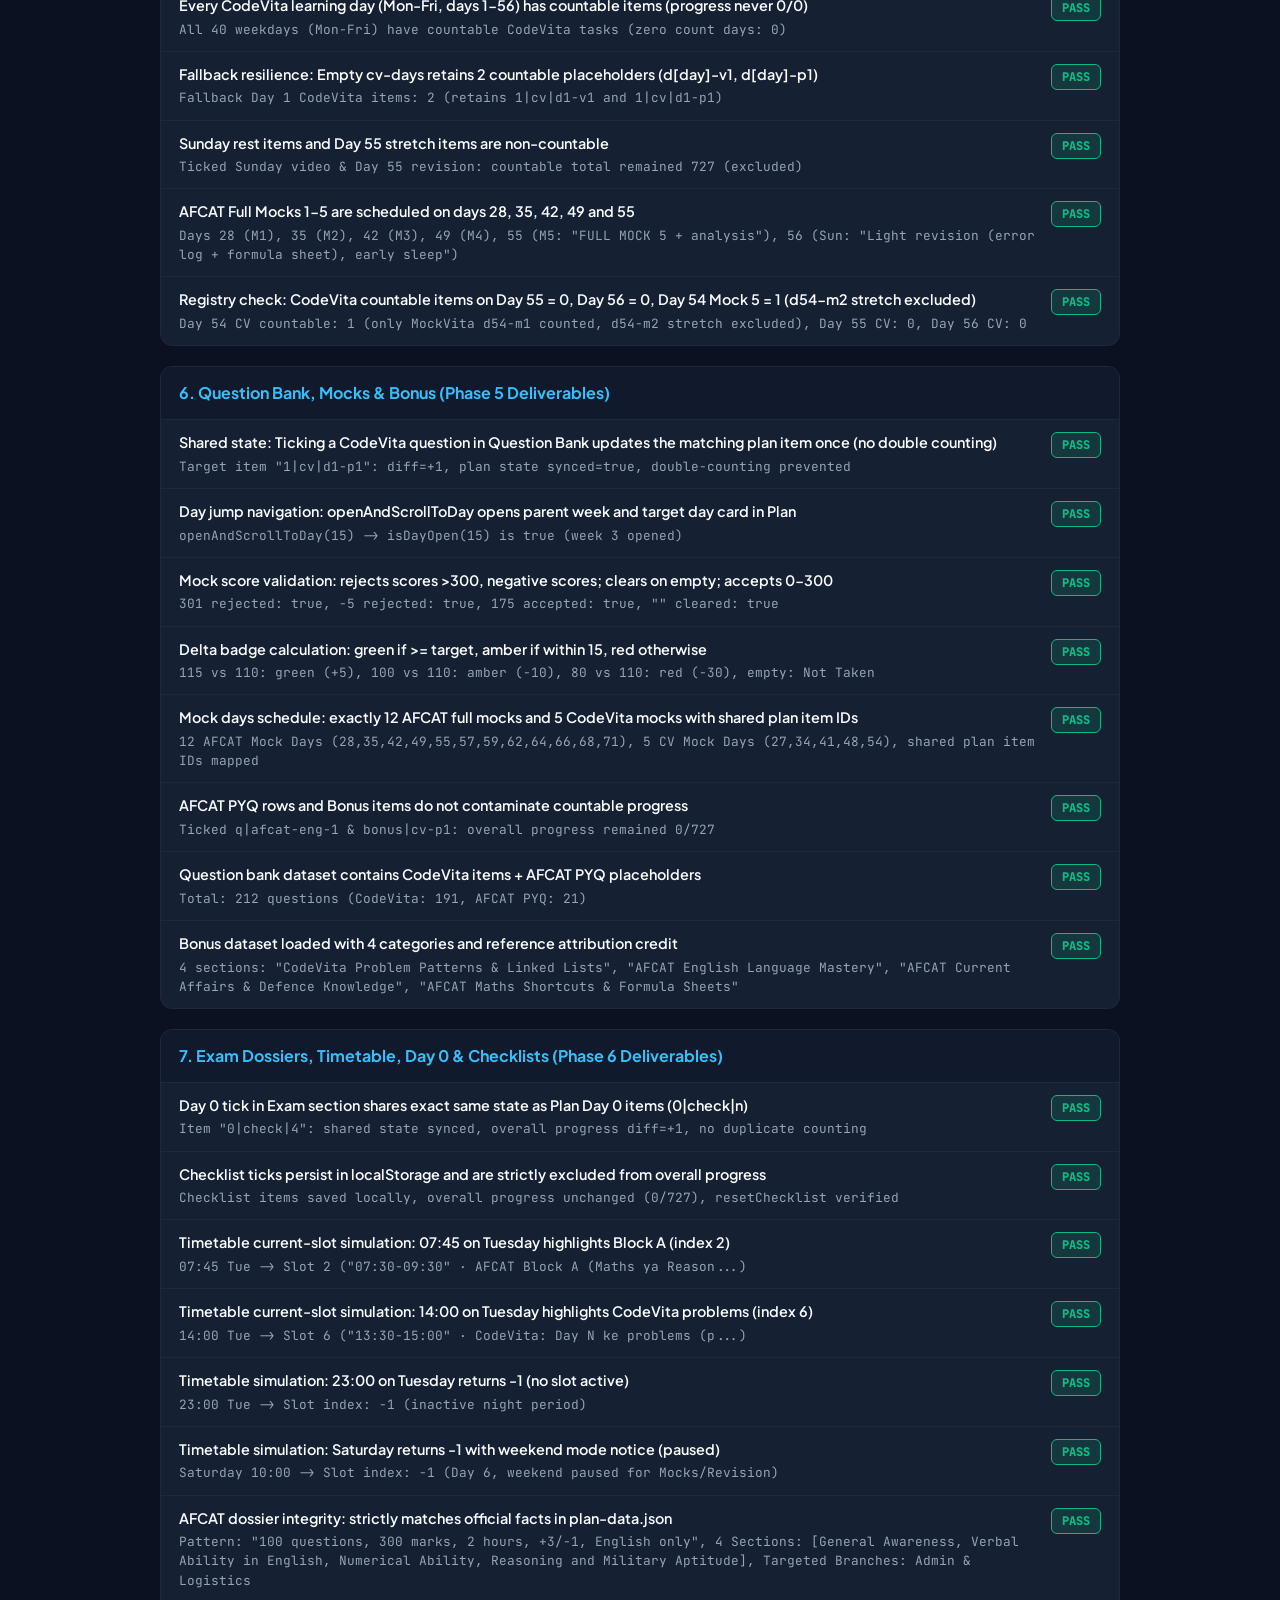
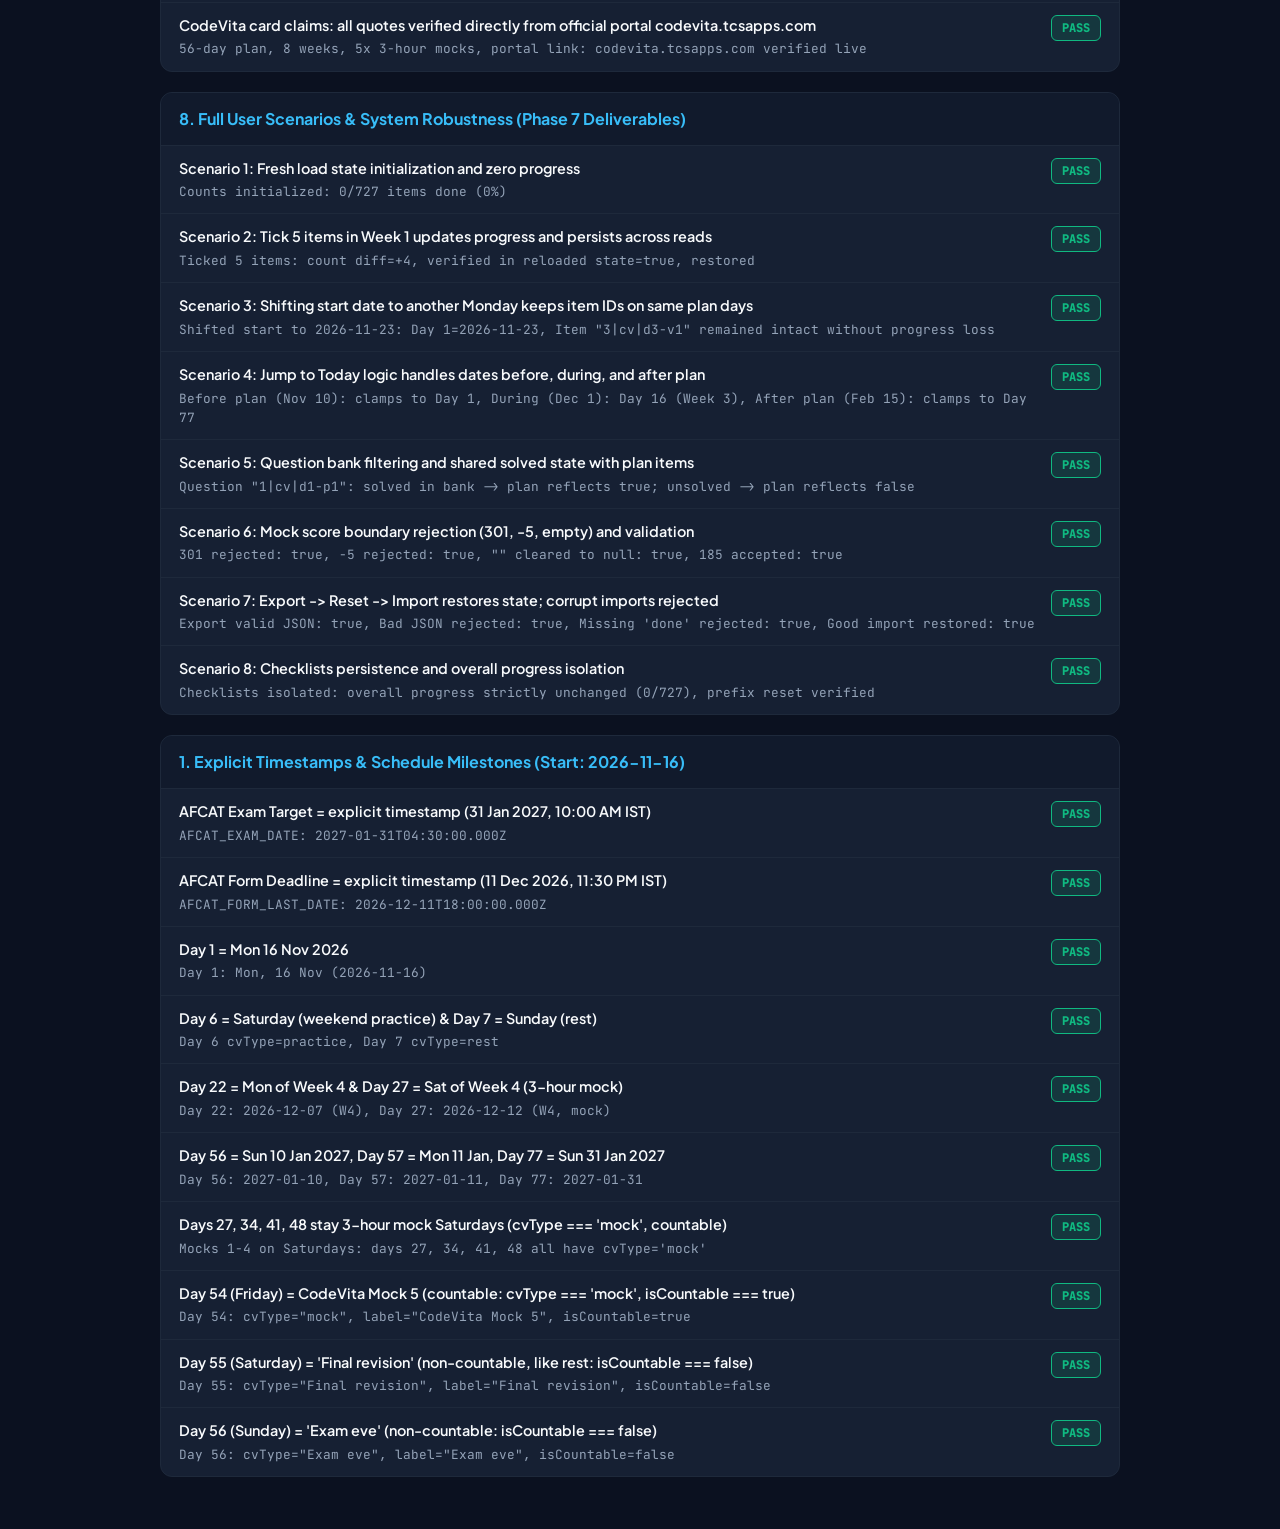
==== commit a864e3bc: "feat: add AFCAT lecture links, note, and E2E bootstrap smoke test" ====
--- a/tests.html
+++ b/tests.html
@@ -205,7 +205,7 @@
     let totalTests = 0;
     let passedTests = 0;
 
-    function renderSuite(title, tests) {
+    async function renderSuite(title, tests) {
       const suiteEl = document.createElement("div");
       suiteEl.className = "test-suite";
 
@@ -217,12 +217,12 @@
       const listEl = document.createElement("ul");
       listEl.className = "test-list";
 
-      tests.forEach(t => {
+      for (const t of tests) {
         totalTests++;
         let isPass = false;
         let detail = "";
         try {
-          const res = t.run();
+          const res = await t.run();
           isPass = res.pass;
           detail = res.detail || "";
         } catch (err) {
@@ -242,7 +242,7 @@
           <span class="status-badge ${isPass ? 'pass' : 'fail'}">${isPass ? 'PASS' : 'FAIL'}</span>
         `;
         listEl.appendChild(itemEl);
-      });
+      }
 
       suiteEl.appendChild(listEl);
       resultsContainer.appendChild(suiteEl);
@@ -1149,6 +1149,94 @@
         }
       ]);
 
+      // ====================================================================
+      // SUITE 9: REAL INDEX.HTML BOOTSTRAP SMOKE TEST
+      // ====================================================================
+      await renderSuite("9. Real index.html Bootstrap Smoke Test (E2E Validation)", [
+        {
+          name: "Real index.html loads without console errors, renders countdowns, and displays Week 1 Day 1 with AFCAT lecture links",
+          async run() {
+            const frame = document.createElement("iframe");
+            frame.src = "index.html";
+            frame.style.width = "800px";
+            frame.style.height = "600px";
+            frame.style.position = "absolute";
+            frame.style.left = "-9999px";
+            document.body.appendChild(frame);
+
+            const errors = [];
+            frame.contentWindow.addEventListener("error", (e) => {
+              errors.push(e.message || "Unknown error");
+            });
+
+            await new Promise((resolve) => {
+              let resolved = false;
+              const check = setInterval(() => {
+                try {
+                  const doc = frame.contentDocument;
+                  const w1 = doc && doc.getElementById("week-1");
+                  const d1 = doc && doc.getElementById("dayCard-1");
+                  if (w1 && d1) {
+                    clearInterval(check);
+                    resolved = true;
+                    resolve();
+                  }
+                } catch (_) {}
+              }, 100);
+              setTimeout(() => {
+                if (!resolved) {
+                  clearInterval(check);
+                  resolve();
+                }
+              }, 5000);
+            });
+
+            const doc = frame.contentDocument;
+            const banner = doc.getElementById("dataErrorBanner");
+            const bannerVisible = banner && !banner.hidden && banner.textContent.trim().length > 0;
+            const overallProgText = doc.getElementById("overallProgressText")?.textContent.trim();
+            const isZeroProg = overallProgText === "0 of 0 items done" || overallProgText === "0/0";
+            const afcatCd = doc.getElementById("afcatCountdown")?.textContent.trim();
+            const isDashCountdown = !afcatCd || afcatCd === "—";
+            const week1 = doc.getElementById("week-1");
+            const day1 = doc.getElementById("dayCard-1");
+
+            // Check Lecture links on Day 1
+            const lectureLinks = doc.querySelectorAll("#dayBody-1 .lecture-link");
+            const lectureCount = lectureLinks.length;
+
+            // Test clicking a lecture link does not toggle checkbox
+            let clickTestPassed = false;
+            if (lectureCount > 0) {
+              const cb1 = doc.querySelector('input[data-id="1|afcat|blockA"]');
+              const beforeChecked = cb1 ? cb1.checked : false;
+              const lec1 = doc.querySelector('#dayBody-1 .lecture-link');
+              if (lec1) {
+                lec1.dispatchEvent(new MouseEvent("click", { bubbles: true, cancelable: true }));
+                const afterChecked = cb1 ? cb1.checked : false;
+                clickTestPassed = (beforeChecked === afterChecked);
+              }
+            }
+
+            document.body.removeChild(frame);
+
+            const pass = errors.length === 0 &&
+                         !bannerVisible &&
+                         !isZeroProg &&
+                         !isDashCountdown &&
+                         !!week1 &&
+                         !!day1 &&
+                         lectureCount >= 3 &&
+                         clickTestPassed;
+
+            return {
+              pass,
+              detail: `Errors: ${errors.length}, Banner Hidden: ${!bannerVisible}, Countdown: "${afcatCd}", Progress: "${overallProgText}", Week1: ${!!week1}, Day1: ${!!day1}, Day 1 Lecture Links: ${lectureCount} (Target: 3), Click Isolation: ${clickTestPassed}`
+            };
+          }
+        }
+      ]);
+
       // Update Summary Badge
       if (passedTests === totalTests) {
         summaryBadge.className = "summary-badge all-pass";
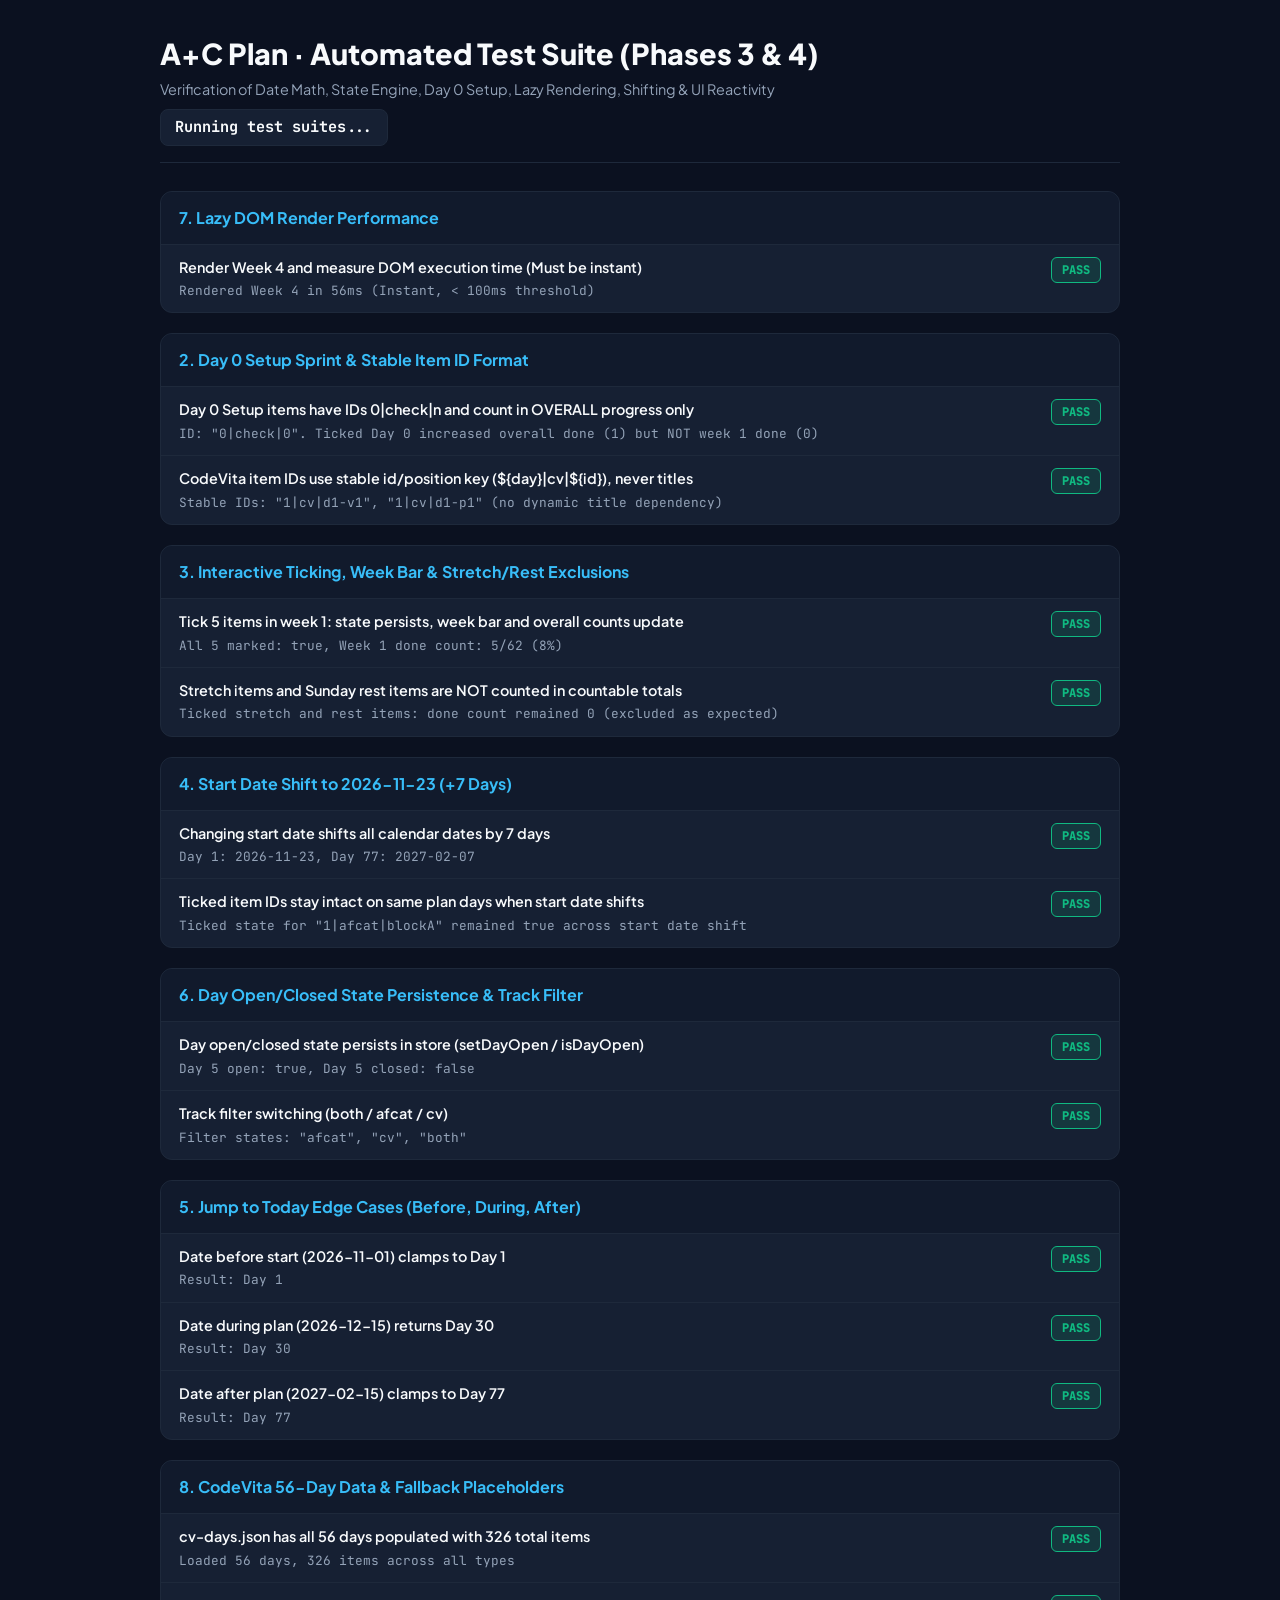
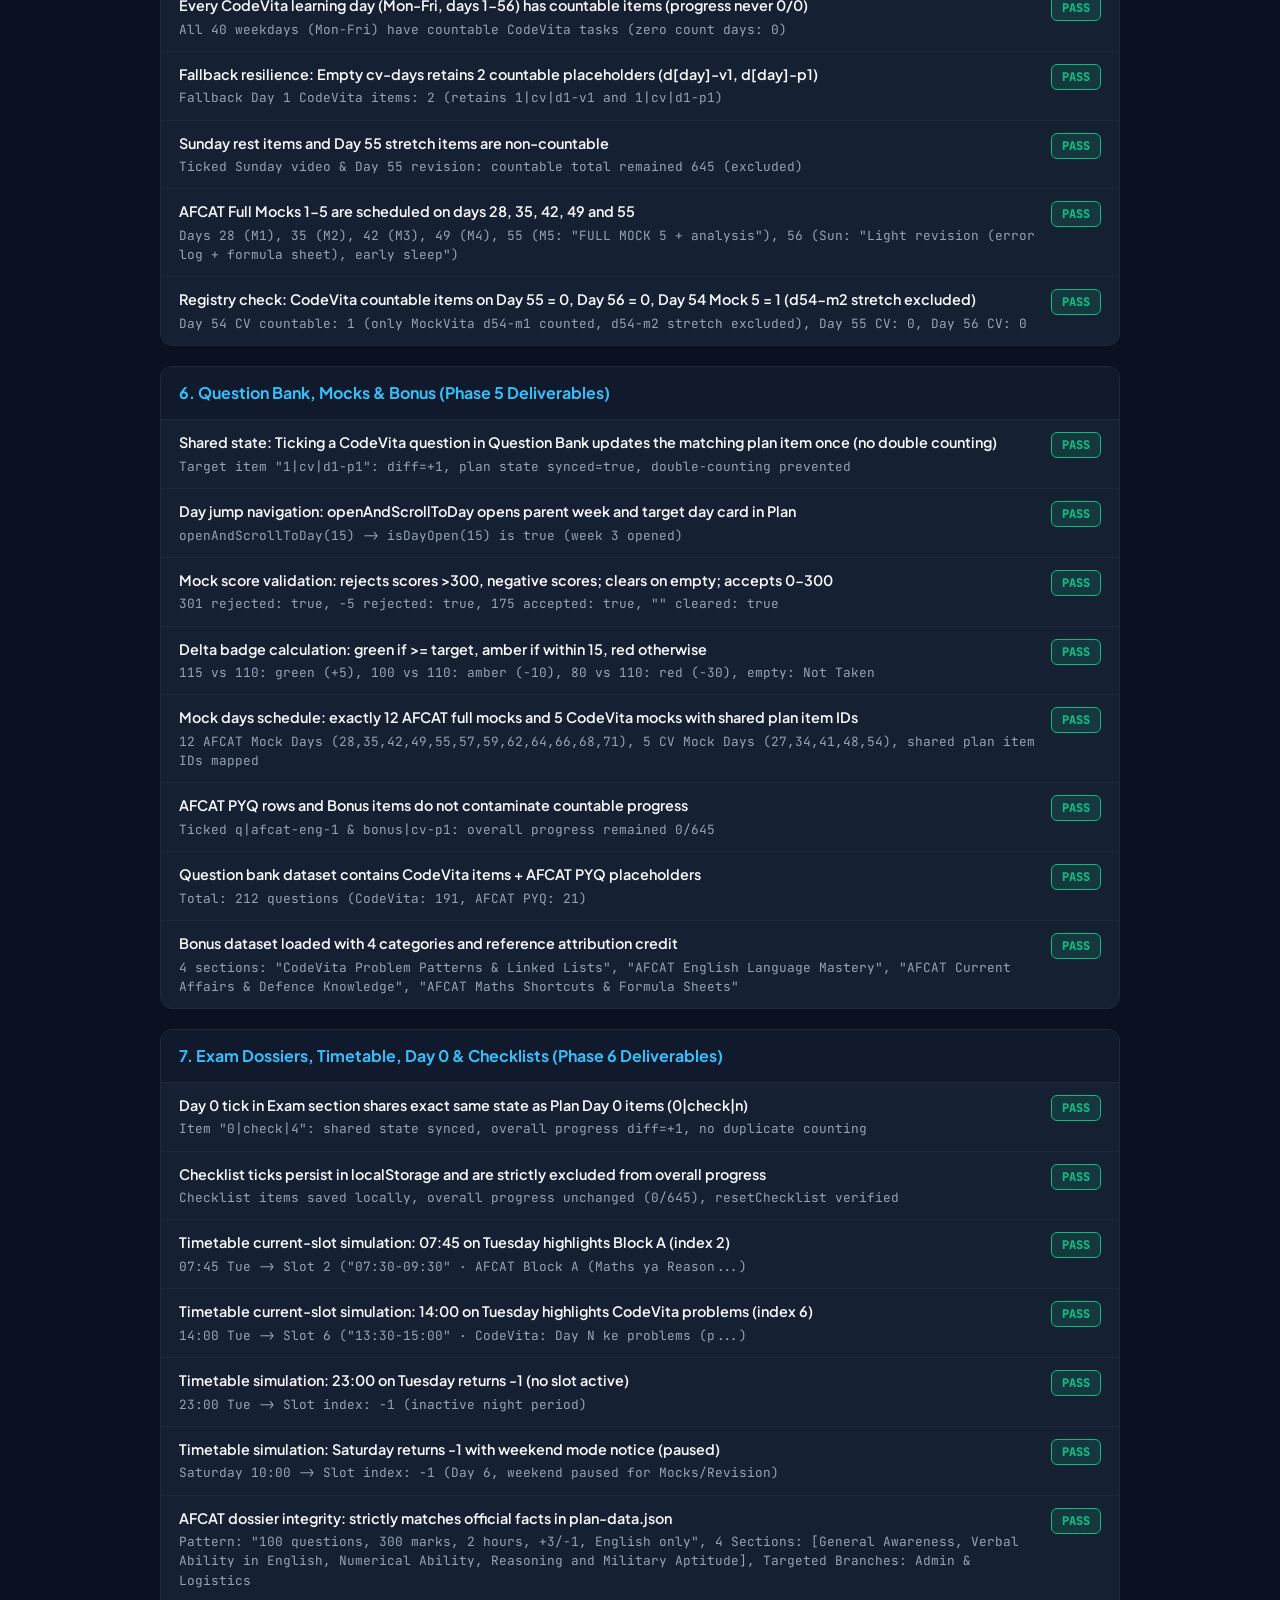
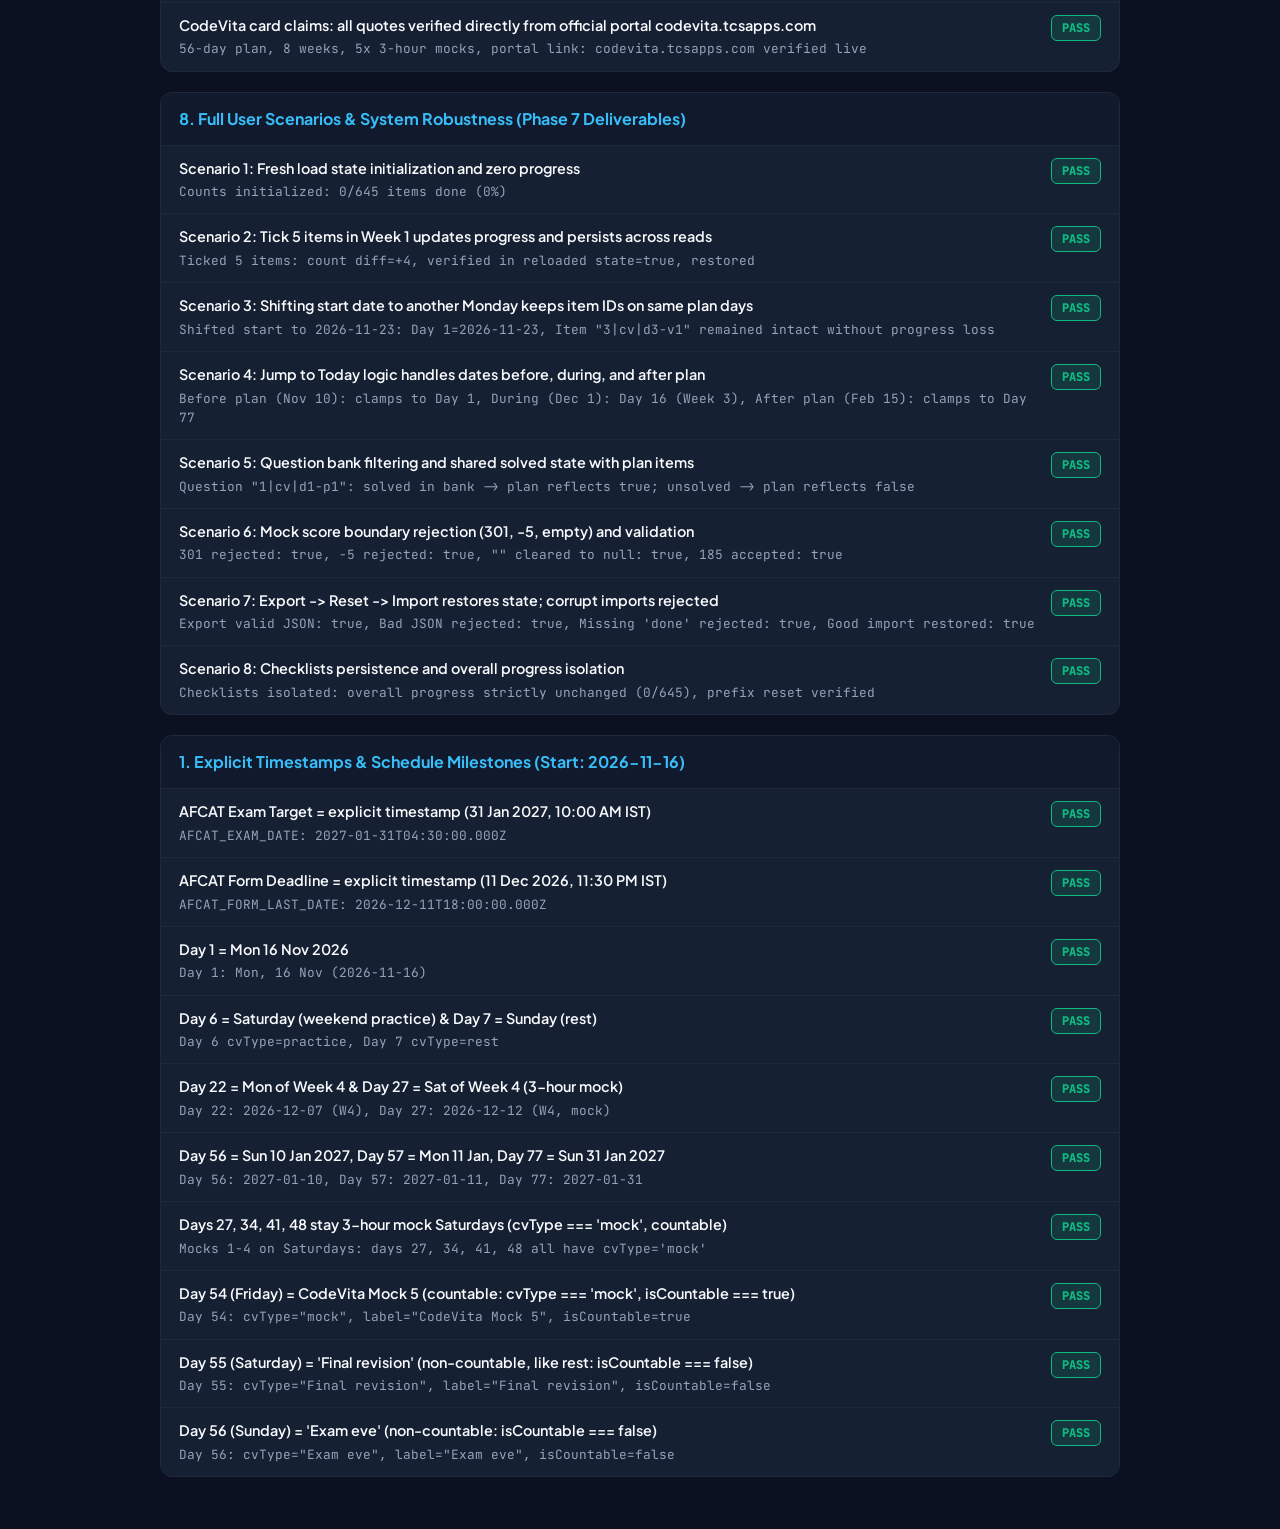
==== commit ae0ddc22: "feat: add CodeVita core vs extra practice classification with dynamic setting" ====
--- a/tests.html
+++ b/tests.html
@@ -164,6 +164,9 @@
       setDone,
       counts,
       dayCounts,
+      extraCounts,
+      getCoreProblemsPerDay,
+      setCoreProblemsPerDay,
       exportProgress,
       importProgress,
       buildCountableRegistry,
@@ -1154,7 +1157,7 @@
       // ====================================================================
       await renderSuite("9. Real index.html Bootstrap Smoke Test (E2E Validation)", [
         {
-          name: "Real index.html loads without console errors, renders countdowns, and displays Week 1 Day 1 with AFCAT lecture links",
+          name: "Real index.html loads without console errors, renders countdowns, Day 1 lecture links, and Core/Extra practice controls",
           async run() {
             const frame = document.createElement("iframe");
             frame.src = "index.html";
@@ -1194,8 +1197,8 @@
             const doc = frame.contentDocument;
             const banner = doc.getElementById("dataErrorBanner");
             const bannerVisible = banner && !banner.hidden && banner.textContent.trim().length > 0;
-            const overallProgText = doc.getElementById("overallProgressText")?.textContent.trim();
-            const isZeroProg = overallProgText === "0 of 0 items done" || overallProgText === "0/0";
+            const progText = doc.getElementById("progressText")?.textContent.trim();
+            const isZeroProg = progText === "0 of 0 items done" || progText === "0/0";
             const afcatCd = doc.getElementById("afcatCountdown")?.textContent.trim();
             const isDashCountdown = !afcatCd || afcatCd === "—";
             const week1 = doc.getElementById("week-1");
@@ -1218,6 +1221,39 @@
               }
             }
 
+            // Check Core Problems dropdown
+            const coreSelect = doc.getElementById("coreProblemsSelect");
+            const selectOk = coreSelect && coreSelect.value === "2";
+
+            // Check Day 1 Core and Extra practice groups
+            const coreGroup = doc.querySelector("#dayBody-1 .cv-group.core-group");
+            const extraDetails = doc.querySelector("#dayBody-1 .extra-practice-details");
+            const extraBadge = doc.getElementById("extraBadge-1");
+            const extraBadgeText = extraBadge ? extraBadge.textContent.trim() : "";
+            const day1GroupsOk = !!coreGroup && !!extraDetails && extraBadgeText === "Extra 0/2 done";
+
+            // Check hero Extra practice text
+            const extraPracticeEl = doc.getElementById("extraPracticeText");
+            const extraHeroText = extraPracticeEl ? extraPracticeEl.textContent.trim() : "";
+            const heroExtraOk = extraHeroText.includes("Extra practice:");
+
+            // Test ticking an extra item: moves extra line without changing overall progress percent
+            let extraTickOk = false;
+            const extraCb = doc.querySelector('#dayBody-1 .extra-list input[data-id="1|cv|d1-p3"]');
+            if (extraCb) {
+              const beforePct = doc.getElementById("progressPct")?.textContent.trim();
+              const beforeCountable = doc.getElementById("progressText")?.textContent.trim();
+              extraCb.checked = true;
+              extraCb.dispatchEvent(new Event("change", { bubbles: true }));
+              const afterPct = doc.getElementById("progressPct")?.textContent.trim();
+              const afterCountable = doc.getElementById("progressText")?.textContent.trim();
+              const afterHeroExtra = extraPracticeEl ? extraPracticeEl.textContent.trim() : "";
+              extraTickOk = (beforePct === afterPct && beforeCountable === afterCountable && afterHeroExtra.includes("1 of"));
+              // Uncheck
+              extraCb.checked = false;
+              extraCb.dispatchEvent(new Event("change", { bubbles: true }));
+            }
+
             document.body.removeChild(frame);
 
             const pass = errors.length === 0 &&
@@ -1227,11 +1263,172 @@
                          !!week1 &&
                          !!day1 &&
                          lectureCount >= 3 &&
-                         clickTestPassed;
-
-            return {
-              pass,
-              detail: `Errors: ${errors.length}, Banner Hidden: ${!bannerVisible}, Countdown: "${afcatCd}", Progress: "${overallProgText}", Week1: ${!!week1}, Day1: ${!!day1}, Day 1 Lecture Links: ${lectureCount} (Target: 3), Click Isolation: ${clickTestPassed}`
+                         clickTestPassed &&
+                         selectOk &&
+                         day1GroupsOk &&
+                         heroExtraOk &&
+                         extraTickOk;
+
+            return {
+              pass,
+              detail: `Errors: ${errors.length}, Banner Hidden: ${!bannerVisible}, Countdown: "${afcatCd}", Progress: "${progText}", Day1: ${!!day1}, Lecture Links: ${lectureCount}, Select(N=2): ${selectOk}, Day 1 Core/Extra: ${day1GroupsOk} ("${extraBadgeText}"), Hero Extra: "${extraHeroText}", Extra Tick Isolation: ${extraTickOk}`
+            };
+          }
+        }
+      ]);
+
+      // ====================================================================
+      // SUITE 10: CORE VS EXTRA PRACTICE CLASSIFICATION & DYNAMIC SETTINGS
+      // ====================================================================
+      await renderSuite("10. CodeVita Core vs Extra Classification & Dynamic Settings", [
+        {
+          name: "Classification: N=2 gives core = videos + 2 problems, extra = 4 on Day 17 (6 problems); N=4 gives extra=2; N=All gives extra=0",
+          run() {
+            setCoreProblemsPerDay(2);
+            const d17N2_cv = dayCounts(17).cv;
+            const d17N2_extra = extraCounts(17);
+
+            setCoreProblemsPerDay(4);
+            const d17N4_cv = dayCounts(17).cv;
+            const d17N4_extra = extraCounts(17);
+
+            setCoreProblemsPerDay("all");
+            const d17NAll_cv = dayCounts(17).cv;
+            const d17NAll_extra = extraCounts(17);
+
+            // Reset back to 2
+            setCoreProblemsPerDay(2);
+
+            const pass = d17N2_cv.total === 2 && d17N2_extra.total === 4 &&
+                         d17N4_cv.total === 4 && d17N4_extra.total === 2 &&
+                         d17NAll_cv.total === 6 && d17NAll_extra.total === 0;
+
+            return {
+              pass,
+              detail: `Day 17 (0 videos, 6 problems): N=2 -> core=${d17N2_cv.total}, extra=${d17N2_extra.total} | N=4 -> core=${d17N4_cv.total}, extra=${d17N4_extra.total} | N=All -> core=${d17NAll_cv.total}, extra=${d17NAll_extra.total}`
+            };
+          }
+        },
+        {
+          name: "Ticks preservation: Ticks made before setting change stay ticked on same item after change",
+          run() {
+            setCoreProblemsPerDay(2);
+            const testId = makeItemId(1, "cv", "d1-p3"); // extra when N=2, core when N=4
+            setDone(testId, true);
+            const tickedBefore = isDone(testId);
+
+            // Change to N=4
+            setCoreProblemsPerDay(4);
+            const tickedN4 = isDone(testId);
+
+            // Change to N='all'
+            setCoreProblemsPerDay("all");
+            const tickedAll = isDone(testId);
+
+            // Clean up and reset
+            setDone(testId, false);
+            setCoreProblemsPerDay(2);
+
+            const pass = tickedBefore === true && tickedN4 === true && tickedAll === true;
+            return {
+              pass,
+              detail: `Item 1|cv|d1-p3: Ticked at N=2: ${tickedBefore}, Stays ticked at N=4: ${tickedN4}, Stays ticked at N=All: ${tickedAll}`
+            };
+          }
+        },
+        {
+          name: "Extra ticks reactivity: Extra ticks do not move overall percent or countable done; they move extraCounts line",
+          run() {
+            setCoreProblemsPerDay(2);
+            const initCounts = counts();
+            const initExtra = extraCounts();
+            const extraItem = makeItemId(1, "cv", "d1-p3");
+
+            setDone(extraItem, true);
+            const midCounts = counts();
+            const midExtra = extraCounts();
+
+            setDone(extraItem, false);
+            const finalCounts = counts();
+            const finalExtra = extraCounts();
+
+            const pass = midCounts.done === initCounts.done &&
+                         midCounts.pct === initCounts.pct &&
+                         midExtra.done === initExtra.done + 1 &&
+                         finalCounts.done === initCounts.done &&
+                         finalExtra.done === initExtra.done;
+
+            return {
+              pass,
+              detail: `Initial countable: ${initCounts.done}/${initCounts.total} (${initCounts.pct}%), Extra: ${initExtra.done}/${initExtra.total} -> Ticked extra: countable=${midCounts.done}/${midCounts.total} (${midCounts.pct}%), Extra=${midExtra.done}/${midExtra.total}`
+            };
+          }
+        },
+        {
+          name: "Registry totals: Week 1 total countable = 62 (was 71) and Day 1 countable = 12 (16 tasks total: 12 core + 2 extra + 2 stretch)",
+          run() {
+            setCoreProblemsPerDay(2);
+            const w1 = counts({ week: 1 });
+            const d1 = counts({ day: 1 });
+            const d1Extra = extraCounts(1);
+            const d1Breakdown = dayCounts(1);
+
+            const pass = w1.total === 62 && d1.total === 12 && d1Extra.total === 2 && d1Breakdown.cv.total === 5;
+            return {
+              pass,
+              detail: `Week 1 countable: ${w1.total} (was 71), Day 1 countable: ${d1.total} (AFCAT 3 + Habits 4 + CV Core 5), Day 1 Extra: ${d1Extra.total}, Day 1 Stretch: 2, Total tasks: 16`
+            };
+          }
+        },
+        {
+          name: "Immutability: Mocks, Day 54, 55, 56, Day 0 counts are strictly unchanged across N settings",
+          run() {
+            const checks = [];
+            [2, 4, "all"].forEach((n) => {
+              setCoreProblemsPerDay(n);
+              const d0 = counts({ week: 0 }); // Day 0 + 12 AFCAT Mocks = 8 + 12 = 20
+              const d54 = dayCounts(54); // CV mock 5 = 1
+              const d55 = dayCounts(55); // CV = 0
+              const d56 = dayCounts(56); // CV = 0
+              const d27 = dayCounts(27); // Sat mock = 2
+              checks.push(d0.total === 20 && d54.cv.total === 1 && d55.cv.total === 0 && d56.cv.total === 0 && d27.cv.total === 2);
+            });
+
+            setCoreProblemsPerDay(2);
+
+            const pass = checks.every(Boolean);
+            return {
+              pass,
+              detail: `Checked N=2, N=4, N=All: Day 0 + AFCAT Mocks = 20, Day 54 CV = 1 (Mock 5), Day 55 CV = 0, Day 56 CV = 0, Day 27 CV = 2`
+            };
+          }
+        },
+        {
+          name: "Settings Persistence & Backup: exportProgress includes settings; importProgress restores settings or defaults to 2",
+          run() {
+            setCoreProblemsPerDay(3);
+            const exportedStr = exportProgress();
+            const parsedExport = JSON.parse(exportedStr);
+            const hasSettings = parsedExport.settings && parsedExport.settings.coreProblemsPerDay === 3;
+
+            // Import backup without settings field (legacy compatibility)
+            const legacyBackup = JSON.stringify({
+              version: 1,
+              app: "afcat-cv-plan",
+              done: { "1|cv|d1-v1": true }
+            });
+            const importRes = importProgress(legacyBackup);
+            const restoredState = getState();
+            const fallbackN = restoredState.settings && restoredState.settings.coreProblemsPerDay === 2;
+
+            // Restore clean state
+            setDone("1|cv|d1-v1", false);
+            setCoreProblemsPerDay(2);
+
+            const pass = hasSettings && importRes.success && fallbackN;
+            return {
+              pass,
+              detail: `Export contains settings: ${hasSettings}, Legacy import success: ${importRes.success}, Fallback default N=2: ${fallbackN}`
             };
           }
         }
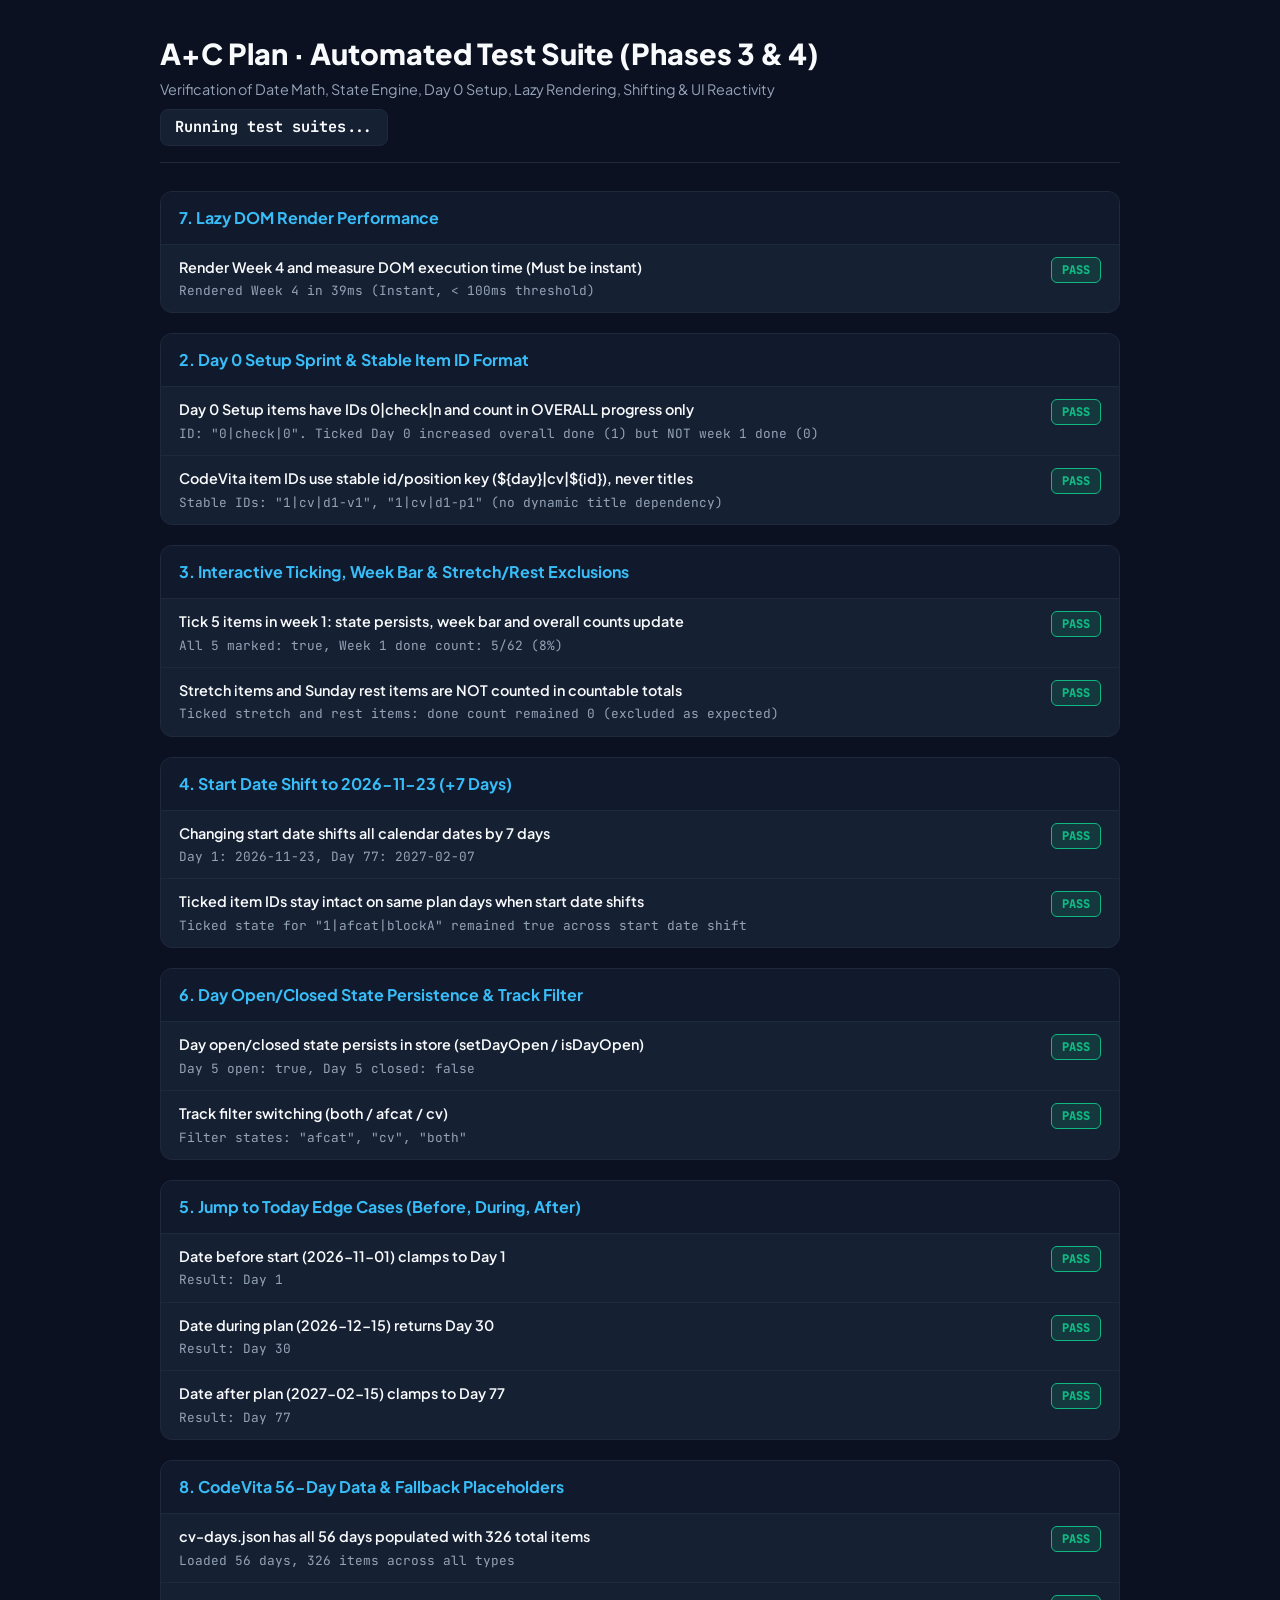
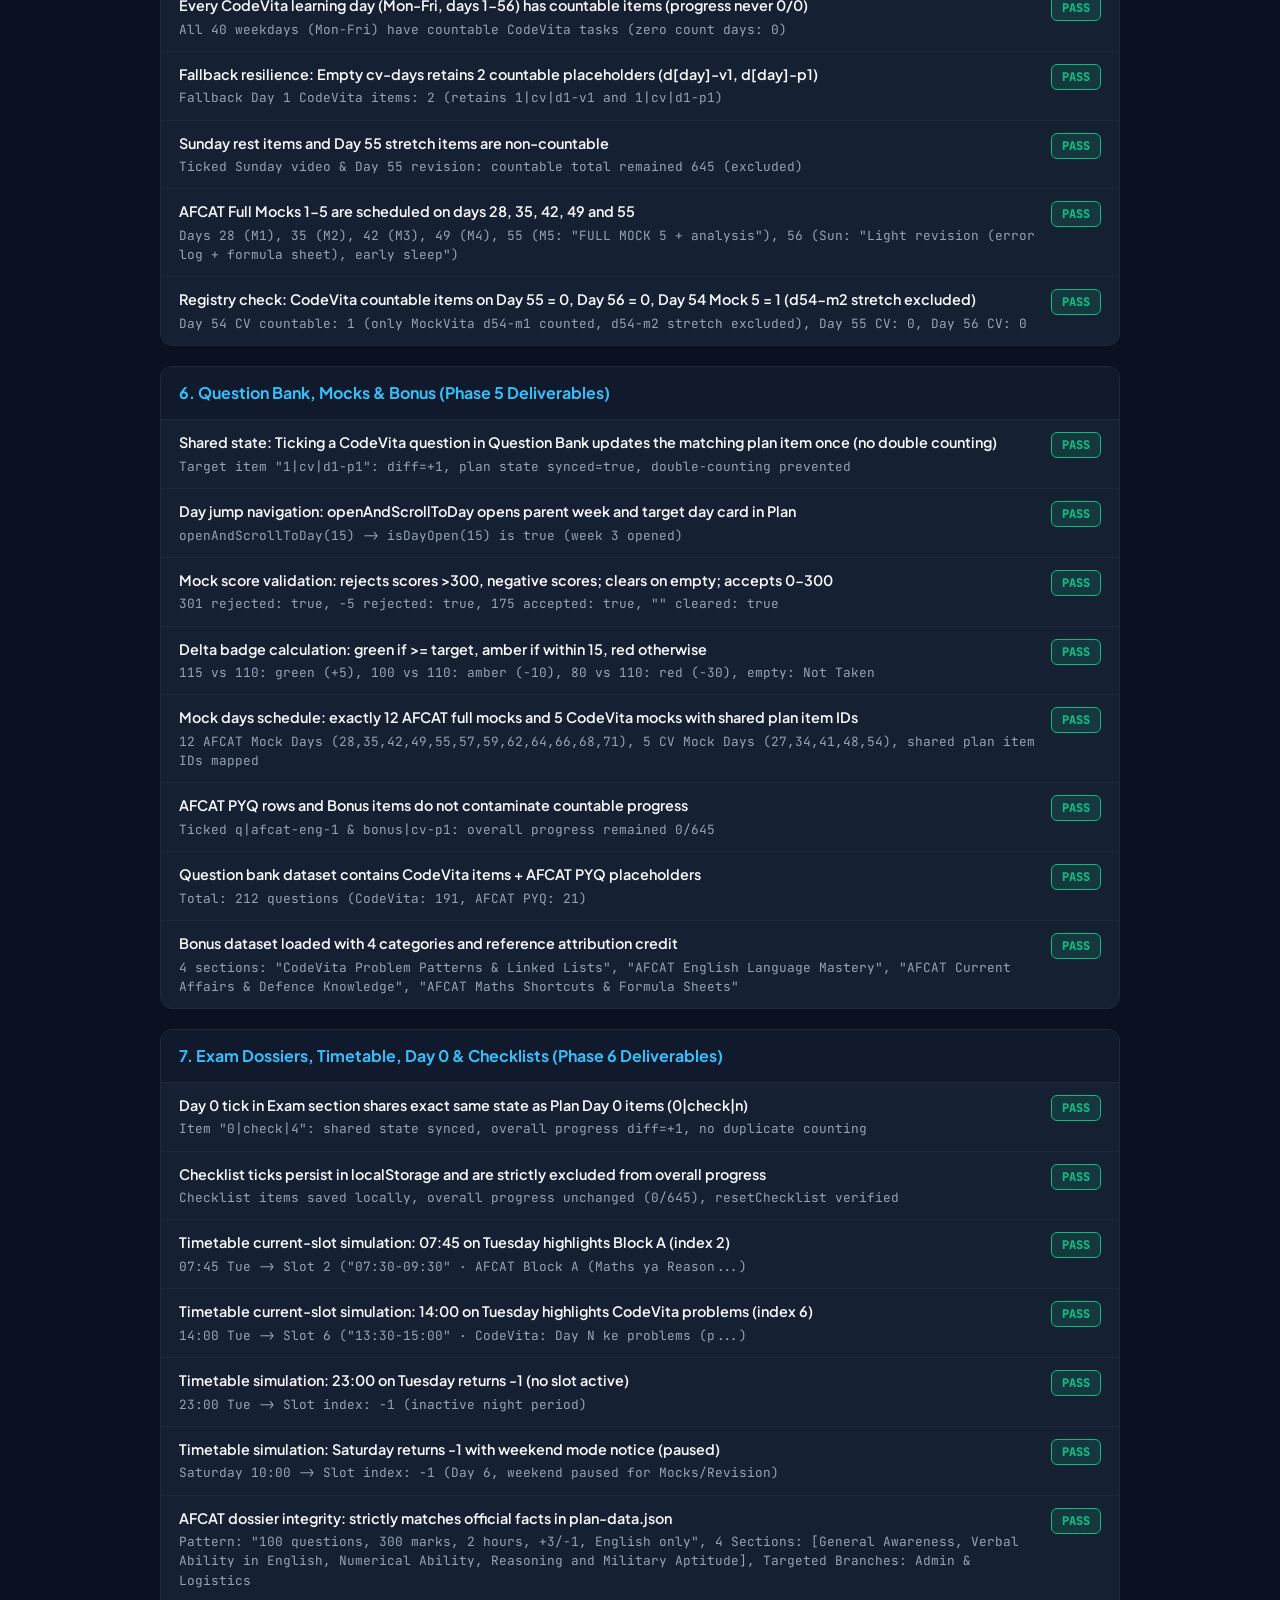
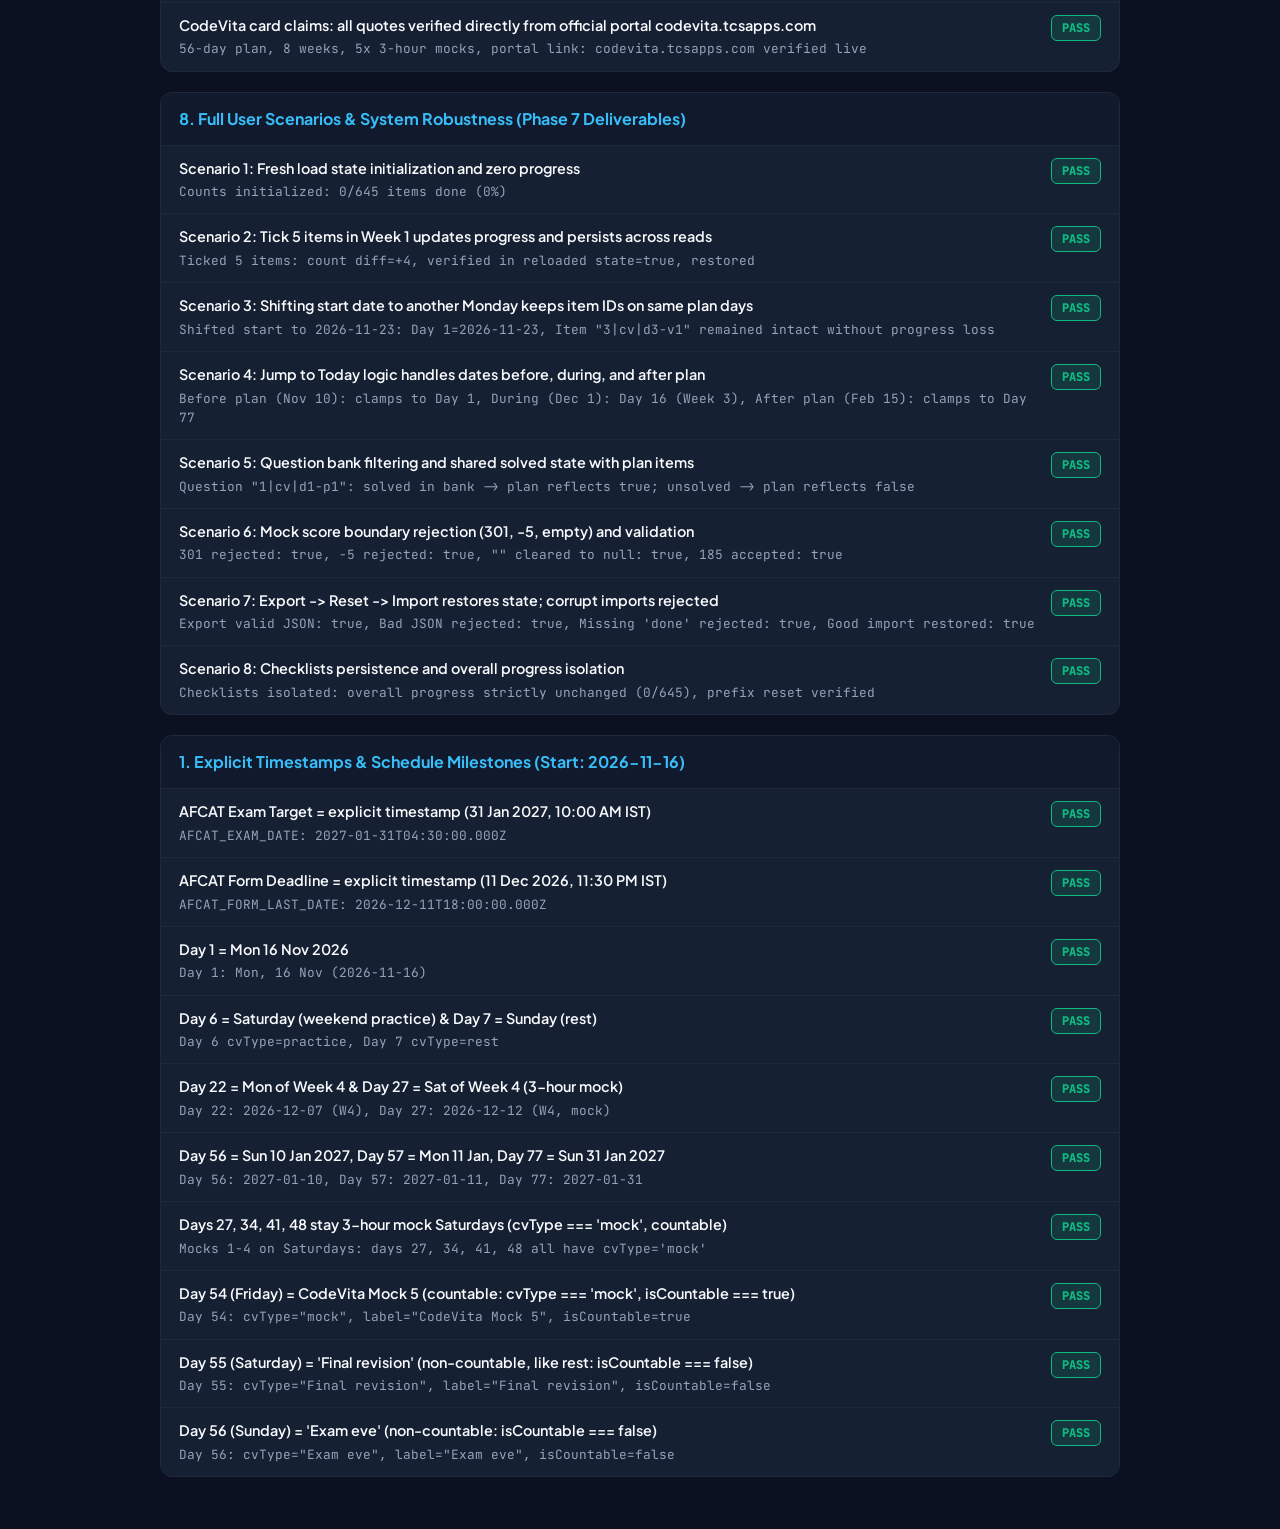
==== commit 2b51d130: "fix: today badge calendar date match, timetable now slot isolation, real codevita links, and referen" ====
--- a/tests.html
+++ b/tests.html
@@ -154,6 +154,10 @@
       formatShortDate,
       calculateFitNote,
       jumpToToday,
+      setMockDate,
+      getNow,
+      isDateToday,
+      getPlanPreStartInfo,
       AFCAT_EXAM_DATE,
       AFCAT_FORM_LAST_DATE
     } from "./js/dates.js";
@@ -199,7 +203,8 @@
 
     import {
       getCurrentSlotIndex,
-      parseSlotMinutes
+      parseSlotMinutes,
+      applySlotHighlight
     } from "./js/render/exam.js";
 
     const resultsContainer = document.getElementById("results");
@@ -1434,6 +1439,275 @@
         }
       ]);
 
+      // ========================================================
+      // 11. Mocked Clock: "TODAY" Badge & Pre-Start Plan Banner
+      // ========================================================
+      await renderSuite("11. Mocked Clock: 'TODAY' Badge & Pre-Start Plan Banner", [
+        {
+          name: "Mock 13 Nov 2026: Day 1 has NO 'Today' badge; Pre-start banner shows 'Plan starts Mon 16 Nov 2026 (in 3 days)'",
+          run() {
+            setMockDate("2026-11-13T10:00:00");
+            const d1Date = getDateForDay(1, "2026-11-16");
+            const isD1Today = isDateToday(d1Date);
+            const preStart = getPlanPreStartInfo("2026-11-16");
+
+            const pass = !isD1Today && preStart.isBeforeStart && preStart.daysUntil === 3 && preStart.message === "Plan starts Mon 16 Nov 2026 (in 3 days)";
+            setMockDate(null);
+            return {
+              pass,
+              detail: `Day 1 isToday: ${isD1Today} (no badge), Pre-start banner: "${preStart.message}" (daysUntil: ${preStart.daysUntil})`
+            };
+          }
+        },
+        {
+          name: "Mock 16 Nov 2026 10:00: Day 1 HAS 'Today' badge; Pre-start banner is hidden",
+          run() {
+            setMockDate("2026-11-16T10:00:00");
+            const d1Date = getDateForDay(1, "2026-11-16");
+            const isD1Today = isDateToday(d1Date);
+            const preStart = getPlanPreStartInfo("2026-11-16");
+
+            const pass = isD1Today && !preStart.isBeforeStart;
+            setMockDate(null);
+            return {
+              pass,
+              detail: `Day 1 isToday: ${isD1Today} (badge shown), Pre-start banner shown: ${preStart.isBeforeStart}`
+            };
+          }
+        },
+        {
+          name: "Mock 17 Nov 2026: Day 2 HAS 'Today' badge; Day 1 does NOT have it",
+          run() {
+            setMockDate("2026-11-17T12:00:00");
+            const d1Date = getDateForDay(1, "2026-11-16");
+            const d2Date = getDateForDay(2, "2026-11-16");
+            const isD1Today = isDateToday(d1Date);
+            const isD2Today = isDateToday(d2Date);
+
+            const pass = !isD1Today && isD2Today;
+            setMockDate(null);
+            return {
+              pass,
+              detail: `Day 1 isToday: ${isD1Today}, Day 2 isToday: ${isD2Today} (transferred cleanly)`
+            };
+          }
+        },
+        {
+          name: "Mock 2 Feb 2027 (After Plan End): NO day in plan (1..77) has 'Today' badge",
+          run() {
+            setMockDate("2027-02-02T10:00:00");
+            let anyDayToday = false;
+            for (let d = 1; d <= 77; d++) {
+              if (isDateToday(getDateForDay(d, "2026-11-16"))) {
+                anyDayToday = true;
+                break;
+              }
+            }
+            const preStart = getPlanPreStartInfo("2026-11-16");
+            const pass = !anyDayToday && !preStart.isBeforeStart;
+            setMockDate(null);
+            return {
+              pass,
+              detail: `Any day marked today: ${anyDayToday} (zero badges after plan concludes)`
+            };
+          }
+        }
+      ]);
+
+      // ========================================================
+      // 12. Mocked Clock: Master Weekday Timetable "NOW" Badge Isolation
+      // ========================================================
+      await renderSuite("12. Mocked Clock: Master Weekday Timetable 'NOW' Badge Isolation", [
+        {
+          name: "Mock 07:45 Tue: Exactly 1 row active (07:30–09:30 Block A); exactly ONE 'NOW' badge",
+          run() {
+            const timetable = [
+              { time: "06:00", task: "Uthna" },
+              { time: "06:15-06:45", task: "Running/exercise" },
+              { time: "07:30-09:30", task: "AFCAT Block A" },
+              { time: "09:45-10:45", task: "AFCAT English" },
+              { time: "11:00-12:30", task: "CodeVita video" },
+              { time: "12:30-13:30", task: "Lunch" },
+              { time: "13:30-15:00", task: "CodeVita problems" },
+              { time: "15:00-16:00", task: "Break" },
+              { time: "16:00-16:45", task: "AFCAT GA" },
+              { time: "17:30-18:15", task: "Revision" },
+              { time: "18:15-18:45", task: "Job block" },
+              { time: "20:00-20:30", task: "Night drill" },
+              { time: "22:00-22:30", task: "Sleep" }
+            ];
+            const d = new Date("2026-11-17T07:45:00"); // Tuesday
+            const slotIdx = getCurrentSlotIndex(d, timetable);
+            const pass = slotIdx === 2 && timetable[slotIdx].time === "07:30-09:30";
+            return {
+              pass,
+              detail: `Slot index: ${slotIdx} (${timetable[slotIdx]?.task})`
+            };
+          }
+        },
+        {
+          name: "Mock 14:00 Wed: Exactly 1 row active (13:30–15:00 CodeVita problems); exactly ONE 'NOW' badge",
+          run() {
+            const timetable = [
+              { time: "06:00", task: "Uthna" },
+              { time: "06:15-06:45", task: "Running/exercise" },
+              { time: "07:30-09:30", task: "AFCAT Block A" },
+              { time: "09:45-10:45", task: "AFCAT English" },
+              { time: "11:00-12:30", task: "CodeVita video" },
+              { time: "12:30-13:30", task: "Lunch" },
+              { time: "13:30-15:00", task: "CodeVita problems" },
+              { time: "15:00-16:00", task: "Break" },
+              { time: "16:00-16:45", task: "AFCAT GA" },
+              { time: "17:30-18:15", task: "Revision" },
+              { time: "18:15-18:45", task: "Job block" },
+              { time: "20:00-20:30", task: "Night drill" },
+              { time: "22:00-22:30", task: "Sleep" }
+            ];
+            const d = new Date("2026-11-18T14:00:00"); // Wednesday
+            const slotIdx = getCurrentSlotIndex(d, timetable);
+            const pass = slotIdx === 6 && timetable[slotIdx].time === "13:30-15:00";
+            return {
+              pass,
+              detail: `Slot index: ${slotIdx} (${timetable[slotIdx]?.task})`
+            };
+          }
+        },
+        {
+          name: "Mock 19:13 Fri: In between scheduled slots; ZERO rows show 'NOW'",
+          run() {
+            const timetable = [
+              { time: "06:00", task: "Uthna" },
+              { time: "06:15-06:45", task: "Running/exercise" },
+              { time: "07:30-09:30", task: "AFCAT Block A" },
+              { time: "09:45-10:45", task: "AFCAT English" },
+              { time: "11:00-12:30", task: "CodeVita video" },
+              { time: "12:30-13:30", task: "Lunch" },
+              { time: "13:30-15:00", task: "CodeVita problems" },
+              { time: "15:00-16:00", task: "Break" },
+              { time: "16:00-16:45", task: "AFCAT GA" },
+              { time: "17:30-18:15", task: "Revision" },
+              { time: "18:15-18:45", task: "Job block" },
+              { time: "20:00-20:30", task: "Night drill" },
+              { time: "22:00-22:30", task: "Sleep" }
+            ];
+            const d = new Date("2026-11-20T19:13:00"); // Friday
+            const slotIdx = getCurrentSlotIndex(d, timetable);
+            const pass = slotIdx === -1;
+            return {
+              pass,
+              detail: `Slot index: ${slotIdx} (no active slot at 19:13, zero badges rendered)`
+            };
+          }
+        },
+        {
+          name: "Mock 22:15 Mon: Exactly 1 row active (22:00–22:30 Sleep slot); exactly ONE 'NOW' badge",
+          run() {
+            const timetable = [
+              { time: "06:00", task: "Uthna" },
+              { time: "06:15-06:45", task: "Running/exercise" },
+              { time: "07:30-09:30", task: "AFCAT Block A" },
+              { time: "09:45-10:45", task: "AFCAT English" },
+              { time: "11:00-12:30", task: "CodeVita video" },
+              { time: "12:30-13:30", task: "Lunch" },
+              { time: "13:30-15:00", task: "CodeVita problems" },
+              { time: "15:00-16:00", task: "Break" },
+              { time: "16:00-16:45", task: "AFCAT GA" },
+              { time: "17:30-18:15", task: "Revision" },
+              { time: "18:15-18:45", task: "Job block" },
+              { time: "20:00-20:30", task: "Night drill" },
+              { time: "22:00-22:30", task: "Sleep" }
+            ];
+            const d = new Date("2026-11-16T22:15:00"); // Monday
+            const slotIdx = getCurrentSlotIndex(d, timetable);
+            const pass = slotIdx === 12 && timetable[slotIdx].time === "22:00-22:30";
+            return {
+              pass,
+              detail: `Slot index: ${slotIdx} (${timetable[slotIdx]?.task})`
+            };
+          }
+        },
+        {
+          name: "Mock Sat 10:00: Weekend mode active; timetable paused (slot index = -1, ZERO 'NOW' badges)",
+          run() {
+            const timetable = [
+              { time: "07:30-09:30", task: "AFCAT Block A" },
+              { time: "09:45-10:45", task: "AFCAT English" }
+            ];
+            const d = new Date("2026-11-21T10:00:00"); // Saturday
+            const slotIdx = getCurrentSlotIndex(d, timetable);
+            const pass = slotIdx === -1;
+            return {
+              pass,
+              detail: `Slot index: ${slotIdx} (Saturday paused, zero active slots)`
+            };
+          }
+        }
+      ]);
+
+      // ========================================================
+      // 13. CodeVita Real Links & Checkbox Click Isolation
+      // ========================================================
+      await renderSuite("13. CodeVita Real Links & Checkbox Click Isolation", [
+        {
+          name: "Every CodeVita item with a URL renders real <a class='cv-item-link' target='_blank' rel='noopener noreferrer'> next to checkbox",
+          async run() {
+            const frame = document.createElement("iframe");
+            frame.src = "index.html";
+            frame.style.width = "800px";
+            frame.style.height = "600px";
+            frame.style.position = "fixed";
+            frame.style.left = "-9999px";
+            document.body.appendChild(frame);
+
+            await new Promise((resolve) => {
+              frame.onload = () => setTimeout(resolve, 800);
+            });
+
+            const doc = frame.contentDocument || frame.contentWindow.document;
+
+            // Expand week 1 and Day 1
+            const w1Head = doc.querySelector('.week-block[data-week="1"] .week-head');
+            if (w1Head) w1Head.click();
+            await new Promise((r) => setTimeout(r, 100));
+
+            const d1Head = doc.querySelector('.day-card[data-day="1"] .day-card-head');
+            if (d1Head) d1Head.click();
+            await new Promise((r) => setTimeout(r, 100));
+
+            const cvLinks = doc.querySelectorAll('#dayBody-1 .cv-item-link');
+            const totalLinks = cvLinks.length;
+            let allValid = totalLinks > 0;
+            cvLinks.forEach(a => {
+              if (!a.getAttribute("href") || a.getAttribute("target") !== "_blank" || !a.getAttribute("rel")?.includes("noopener")) {
+                allValid = false;
+              }
+            });
+
+            // Test click isolation: clicking link does NOT toggle checkbox
+            const testItem = doc.querySelector('#dayBody-1 .cv-group .task-item-label');
+            let clickIsolation = false;
+            if (testItem) {
+              const cb = testItem.querySelector('input[type="checkbox"]');
+              const link = testItem.querySelector('a.cv-item-link');
+              if (cb && link) {
+                const initialChecked = cb.checked;
+                link.click();
+                const afterLinkClick = cb.checked;
+                clickIsolation = (initialChecked === afterLinkClick);
+              }
+            }
+
+            document.body.removeChild(frame);
+
+            const pass = allValid && clickIsolation;
+            return {
+              pass,
+              detail: `Found ${totalLinks} CodeVita real links on Day 1 (all target='_blank' & rel='noopener noreferrer'), Click isolation: ${clickIsolation}`
+            };
+          }
+        }
+      ]);
+
       // Update Summary Badge
       if (passedTests === totalTests) {
         summaryBadge.className = "summary-badge all-pass";
